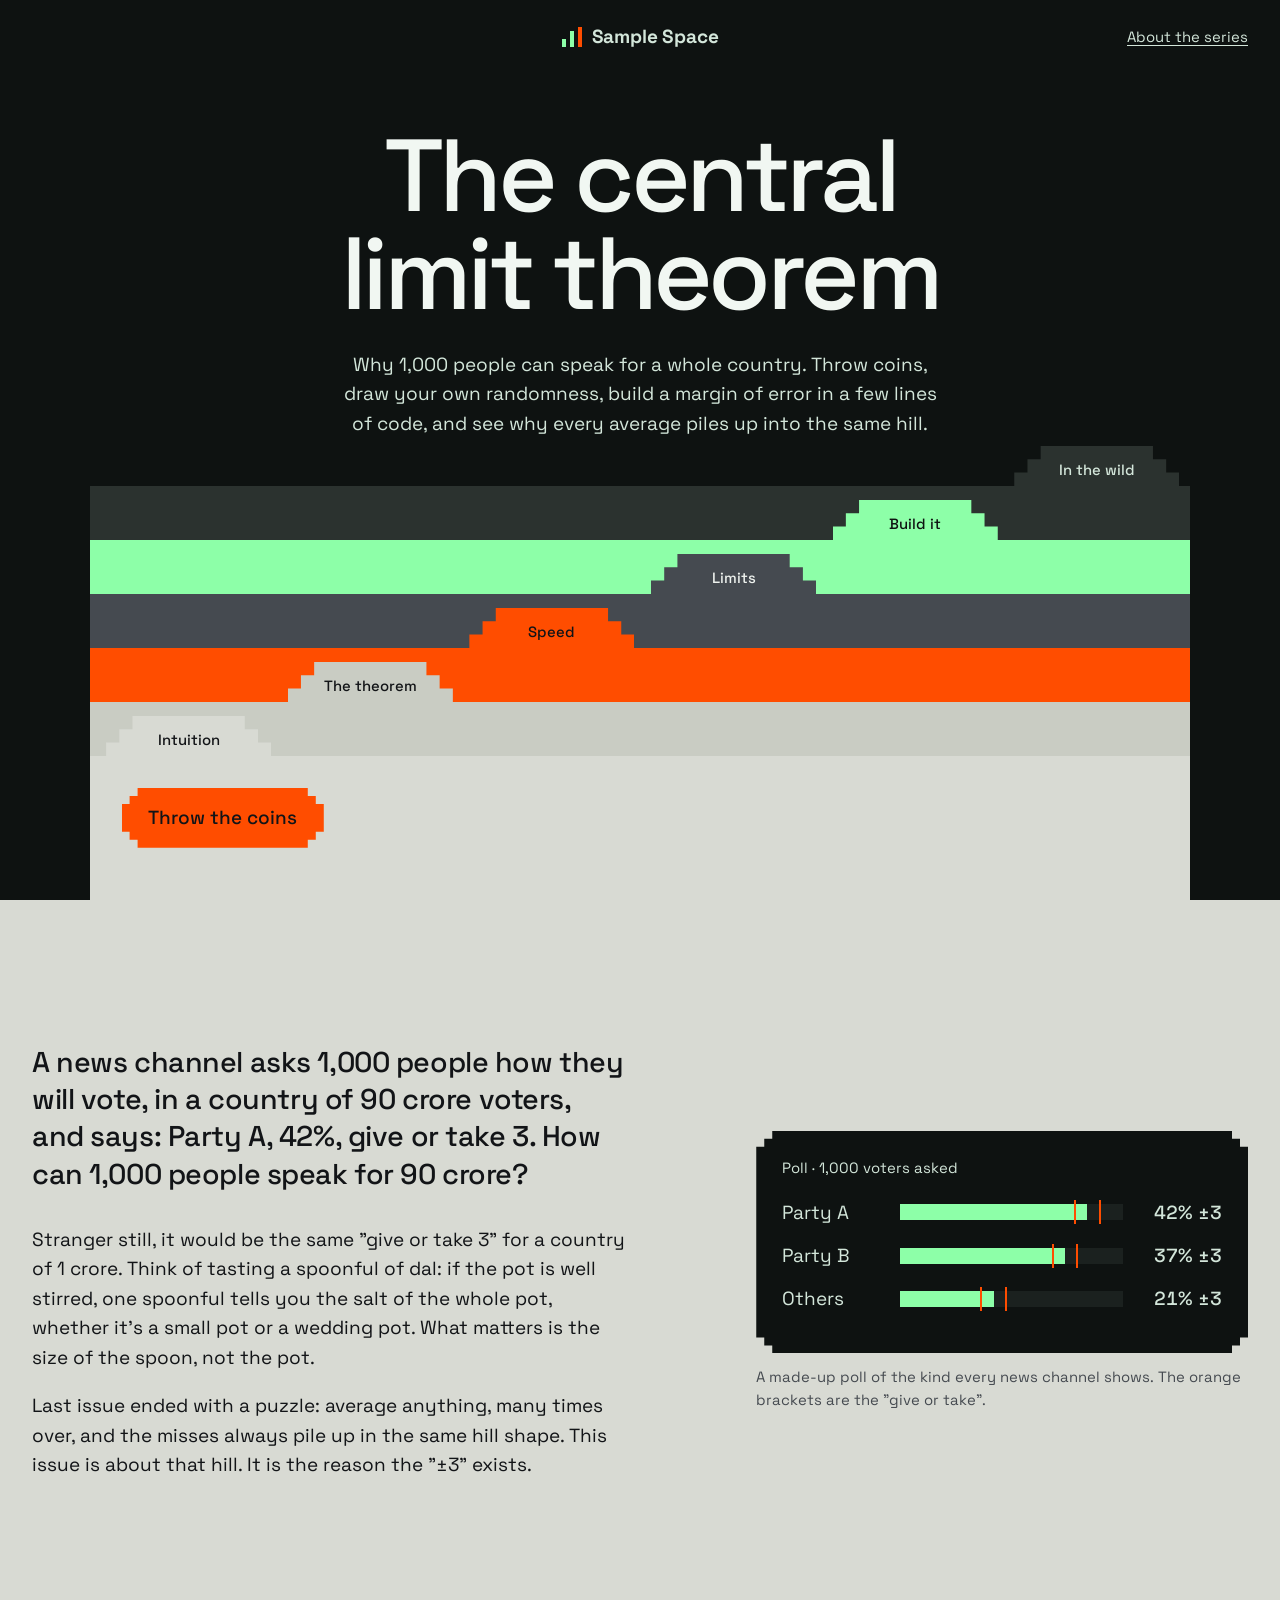
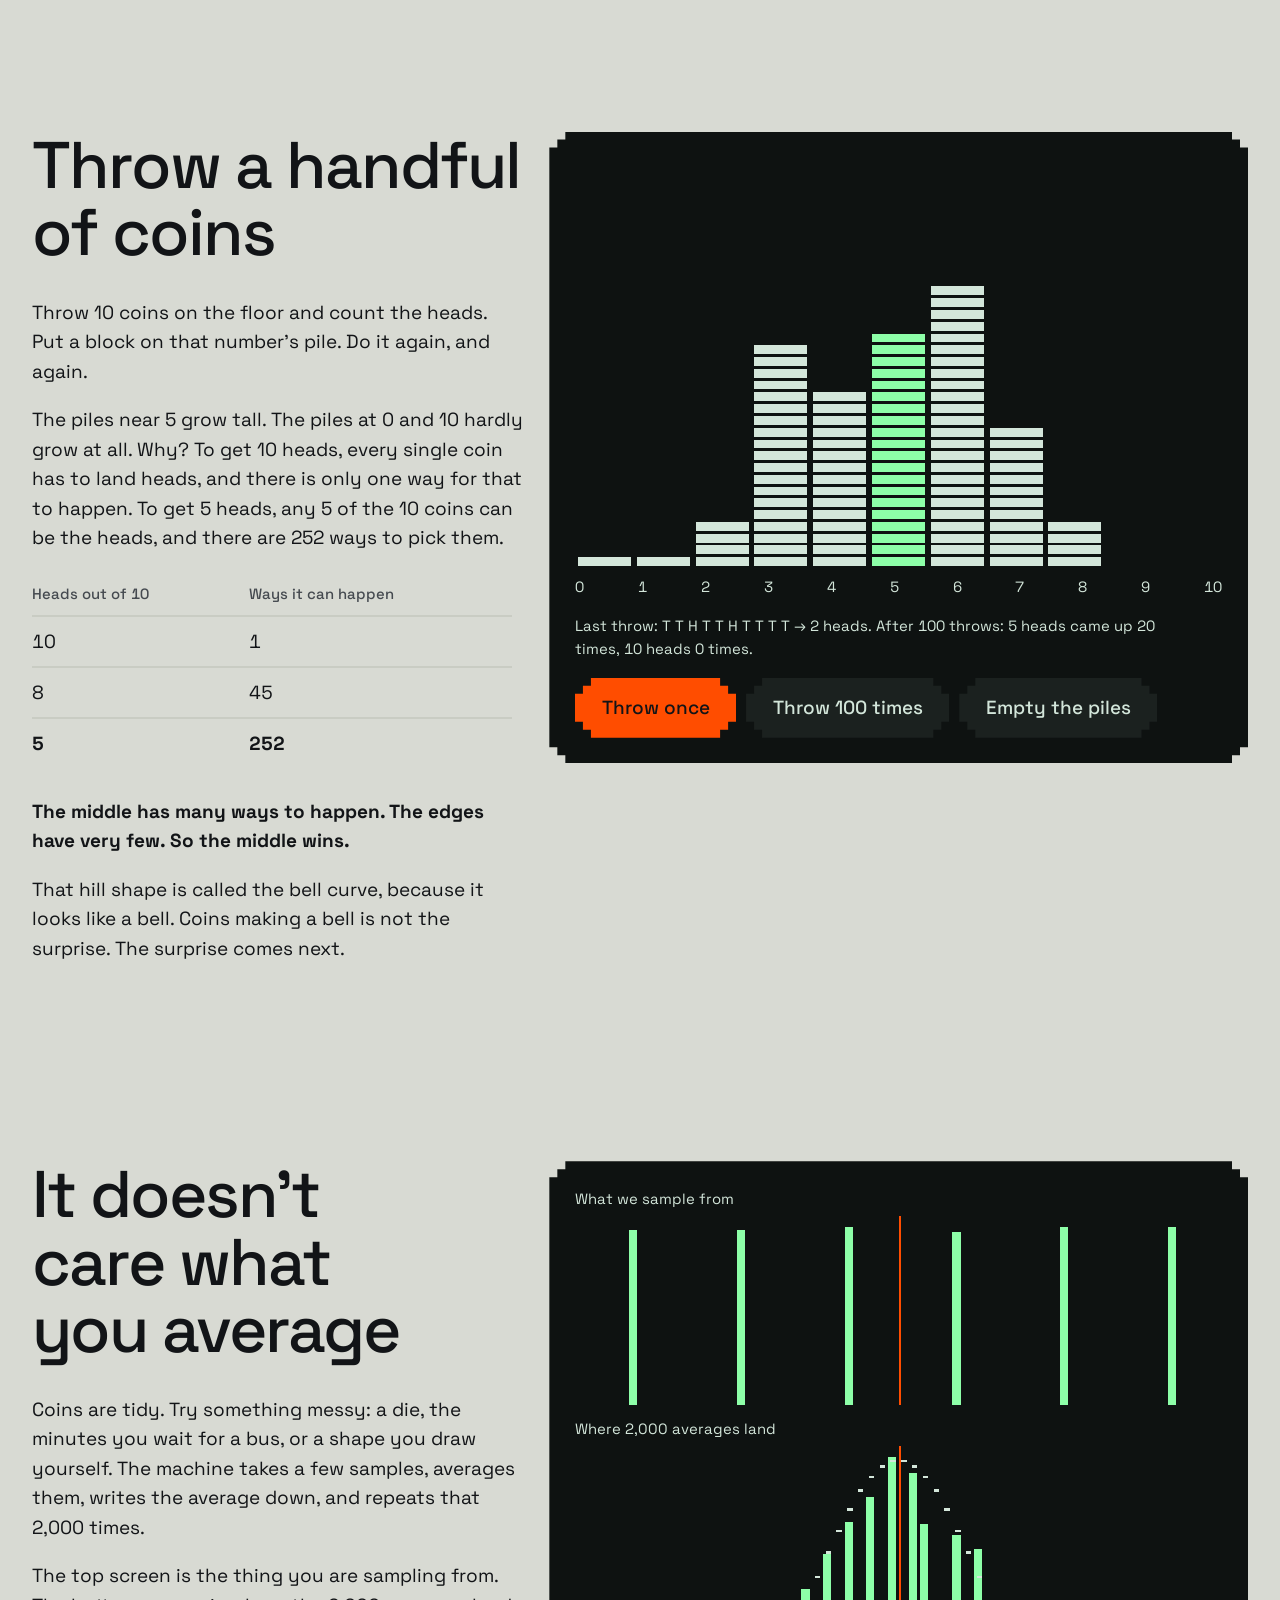
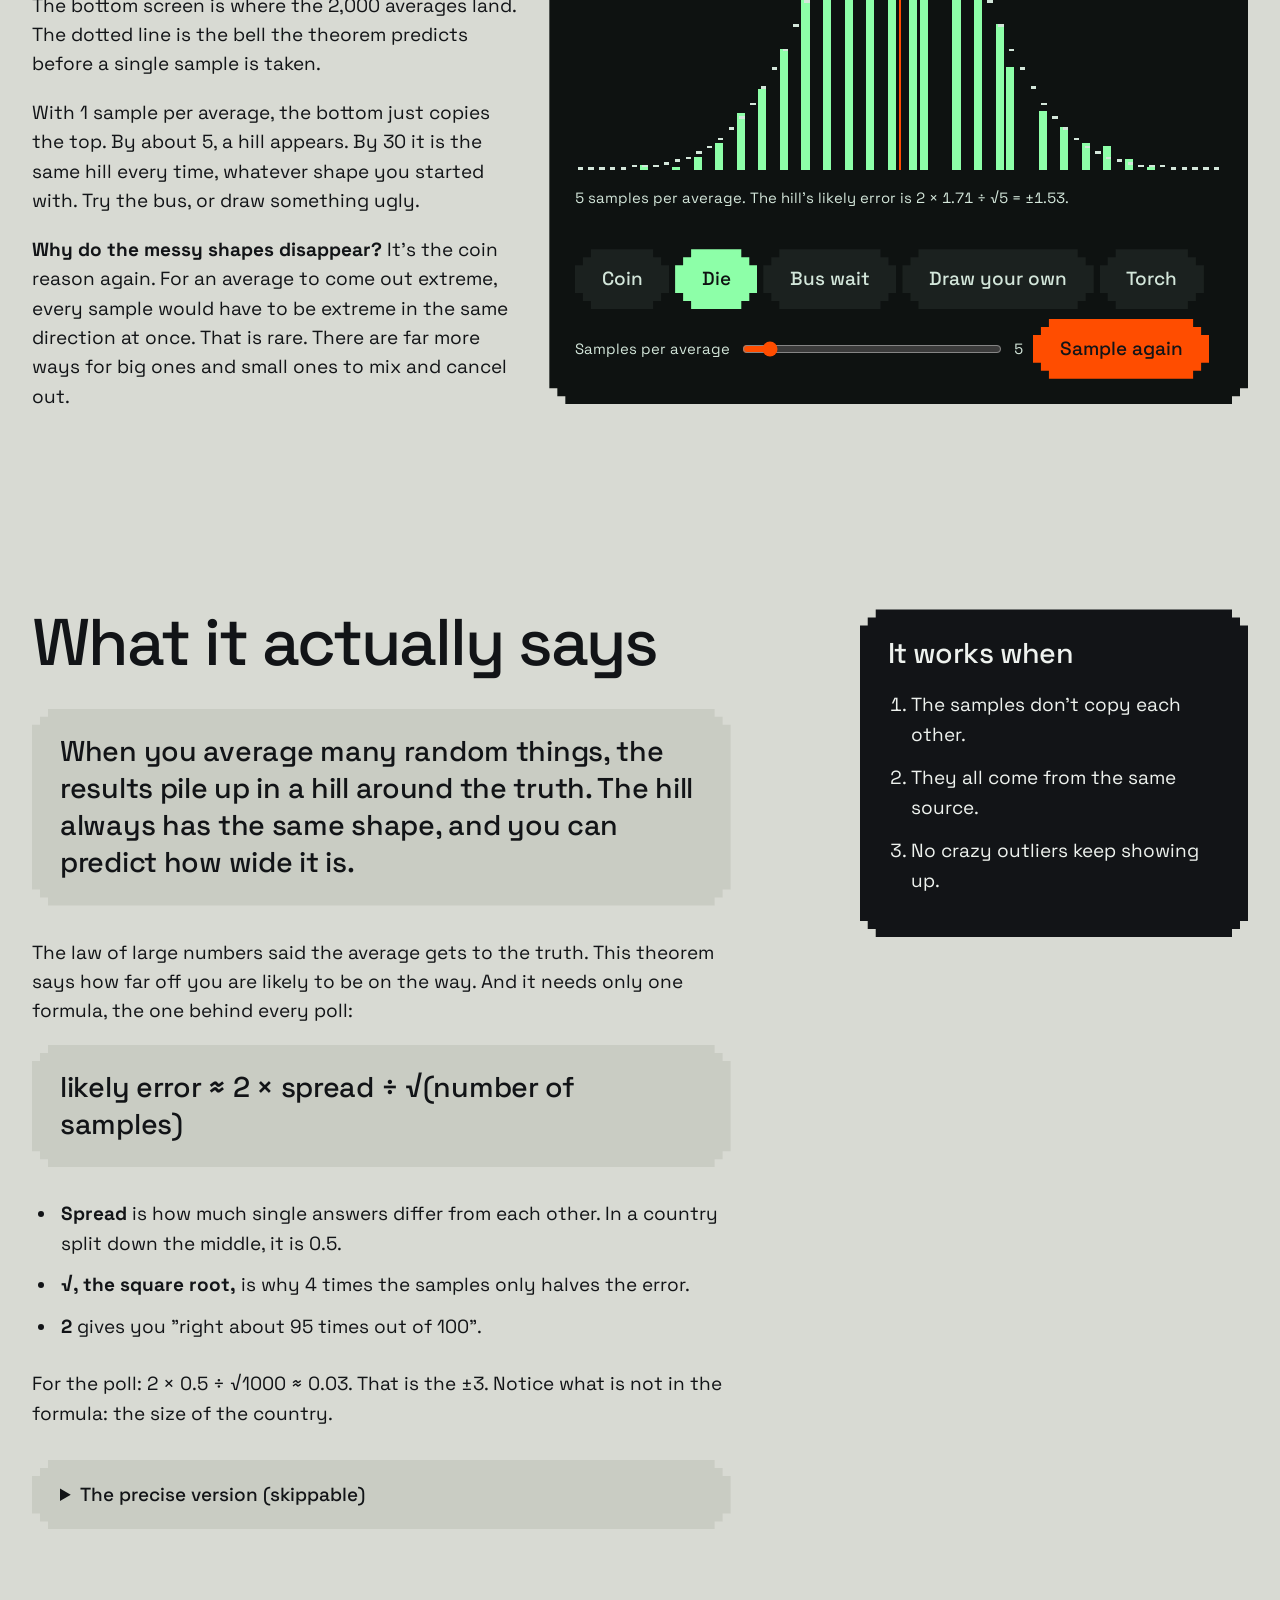
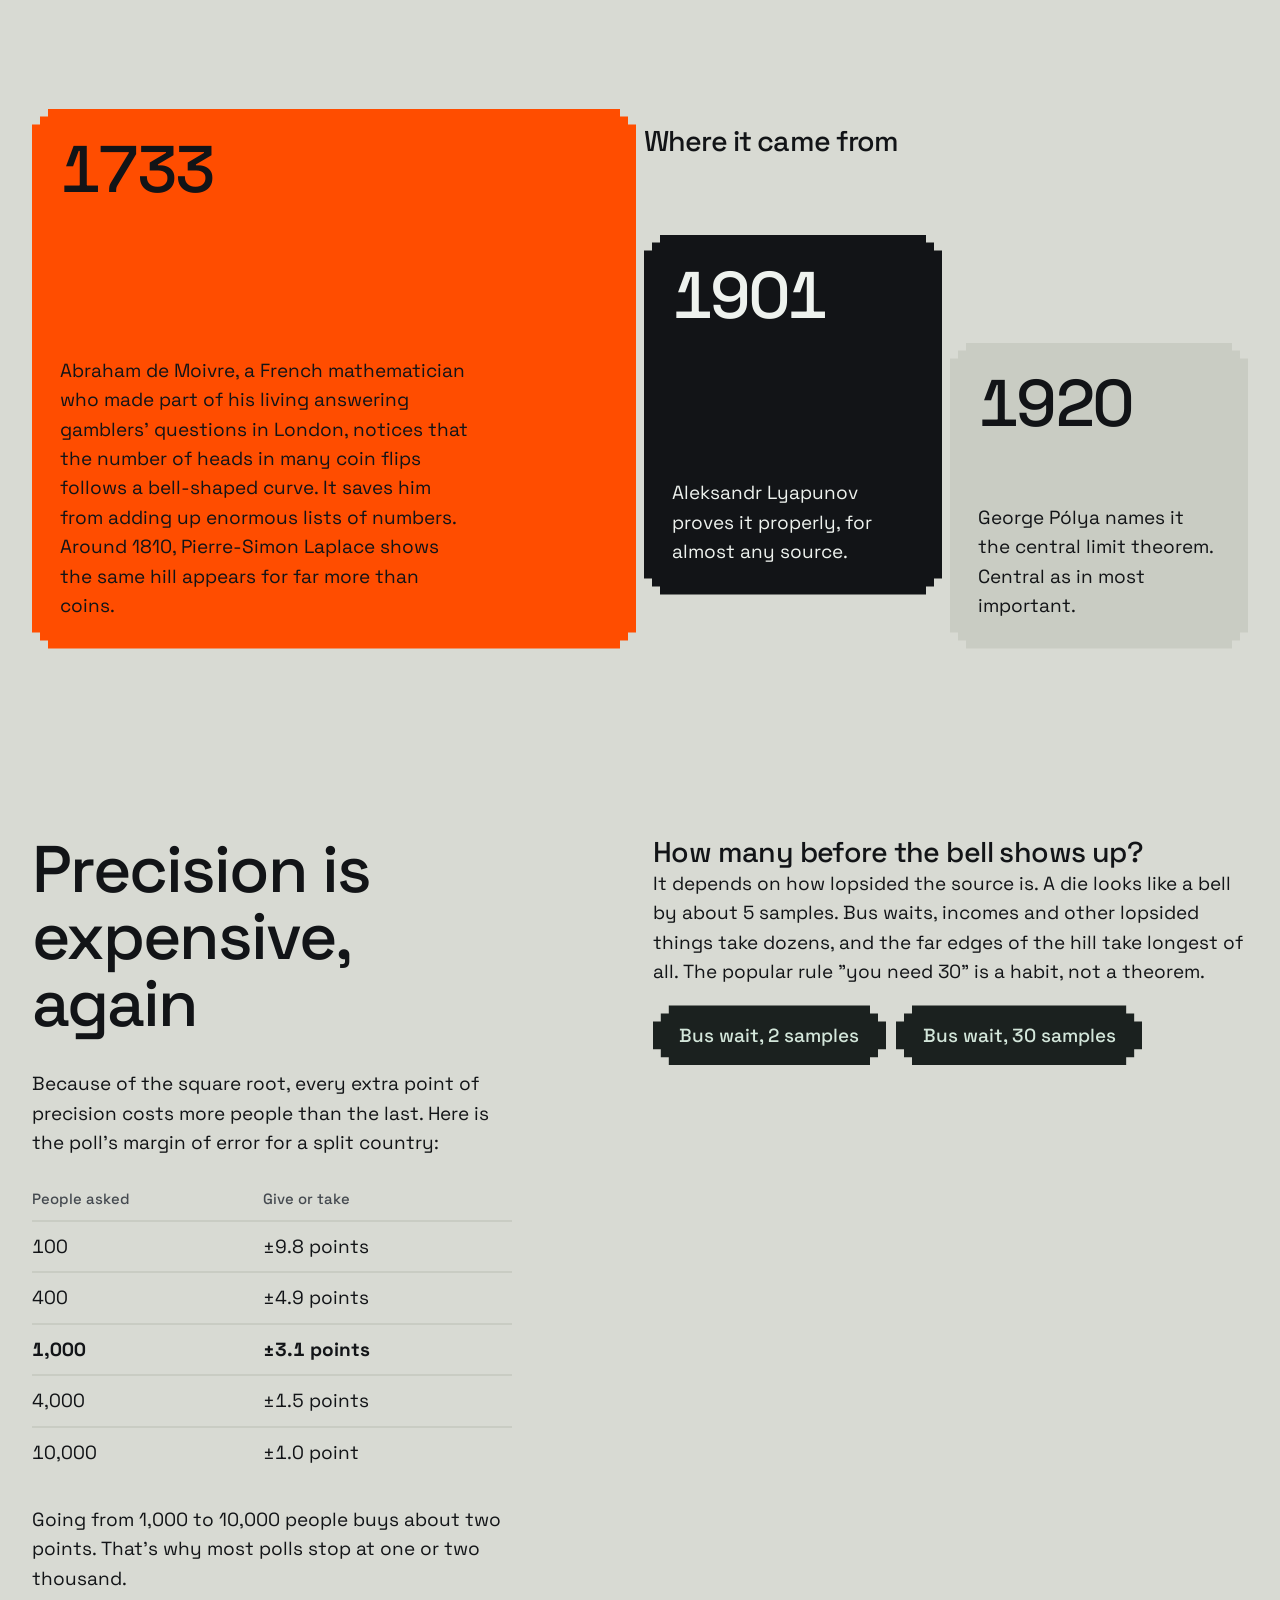
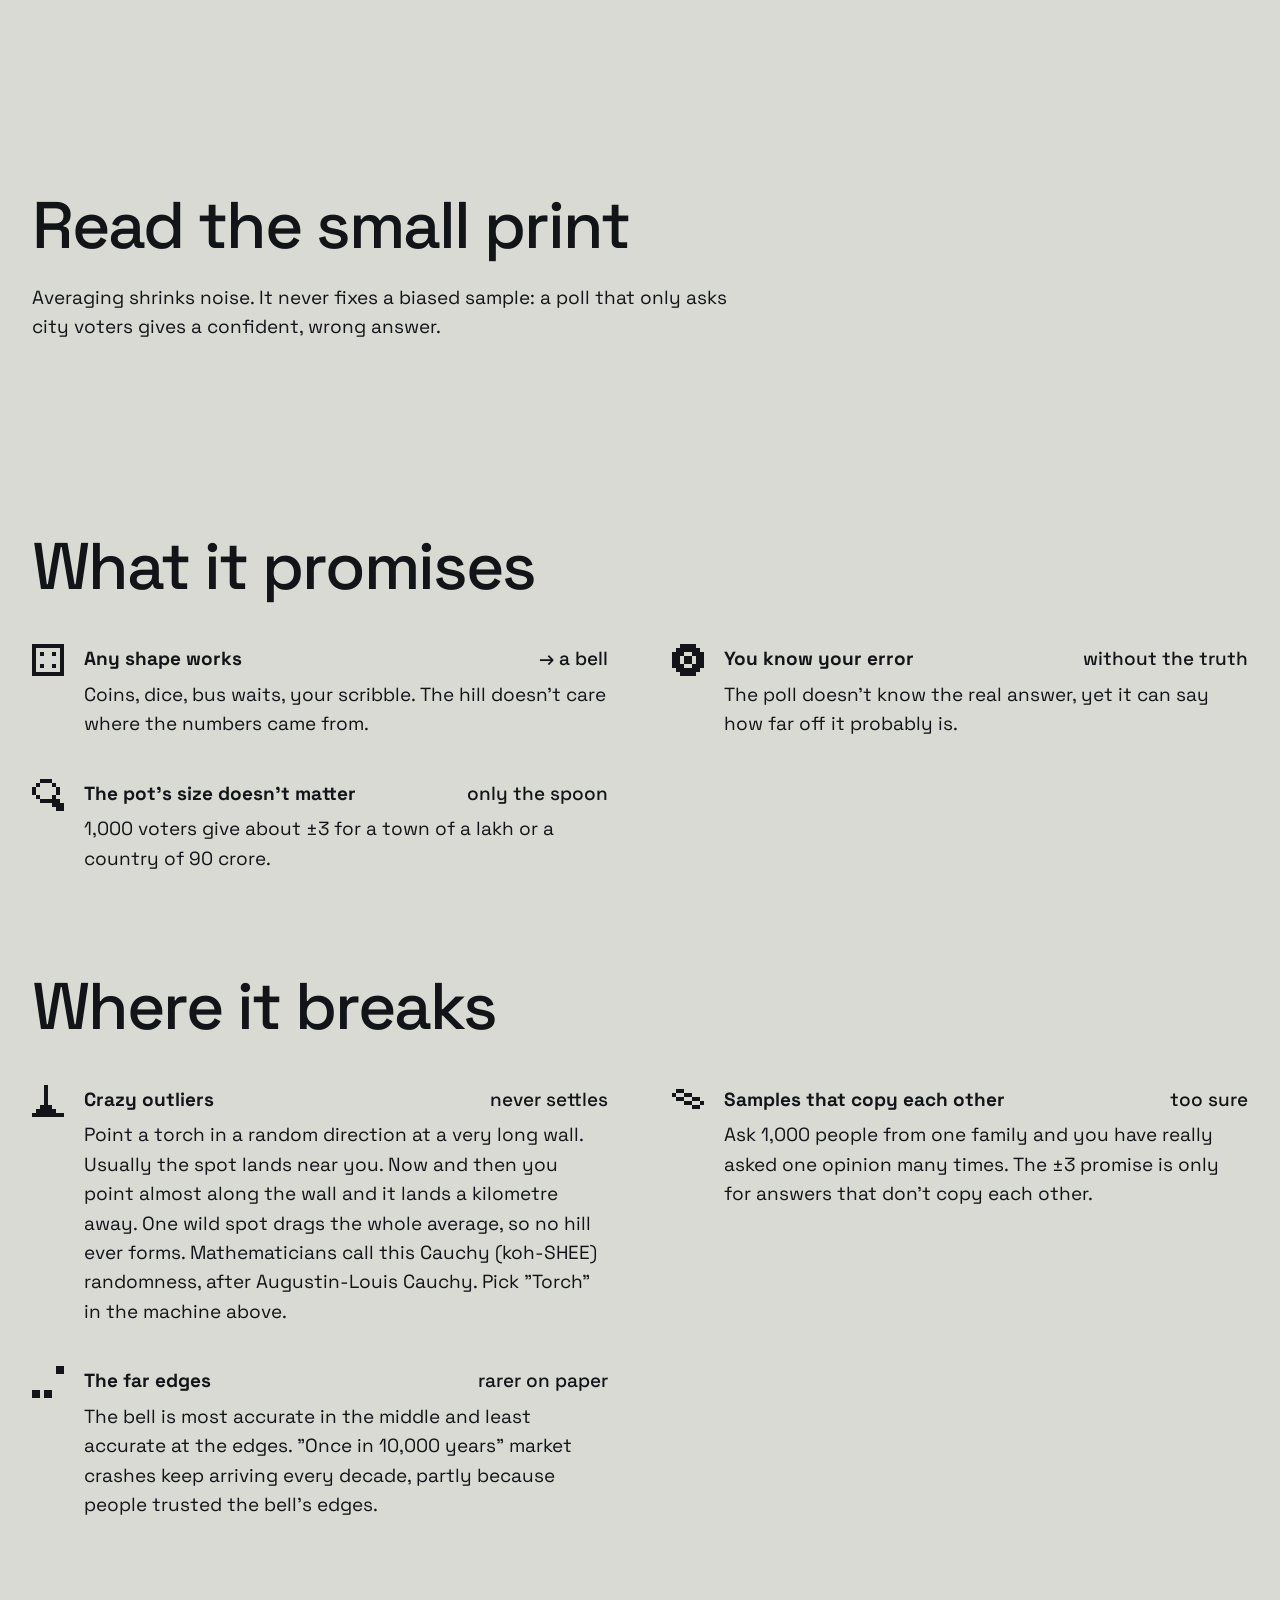
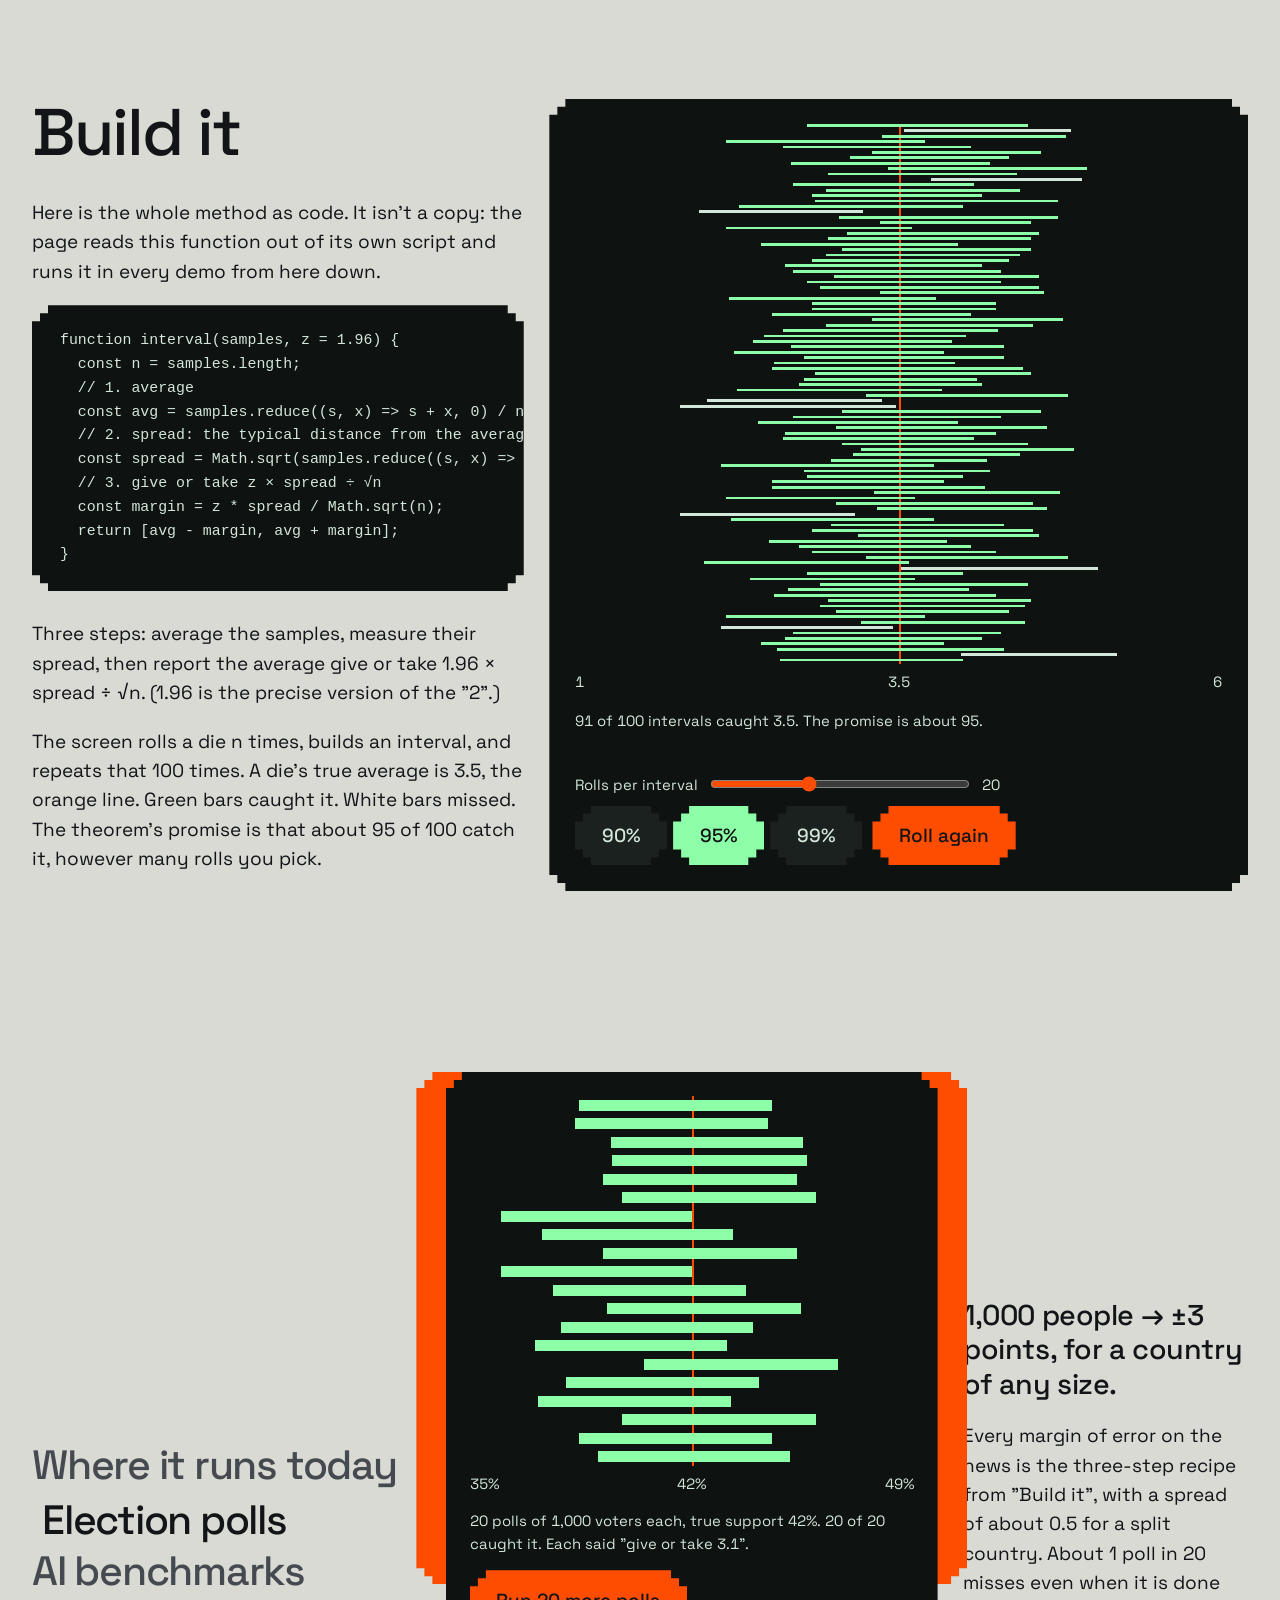
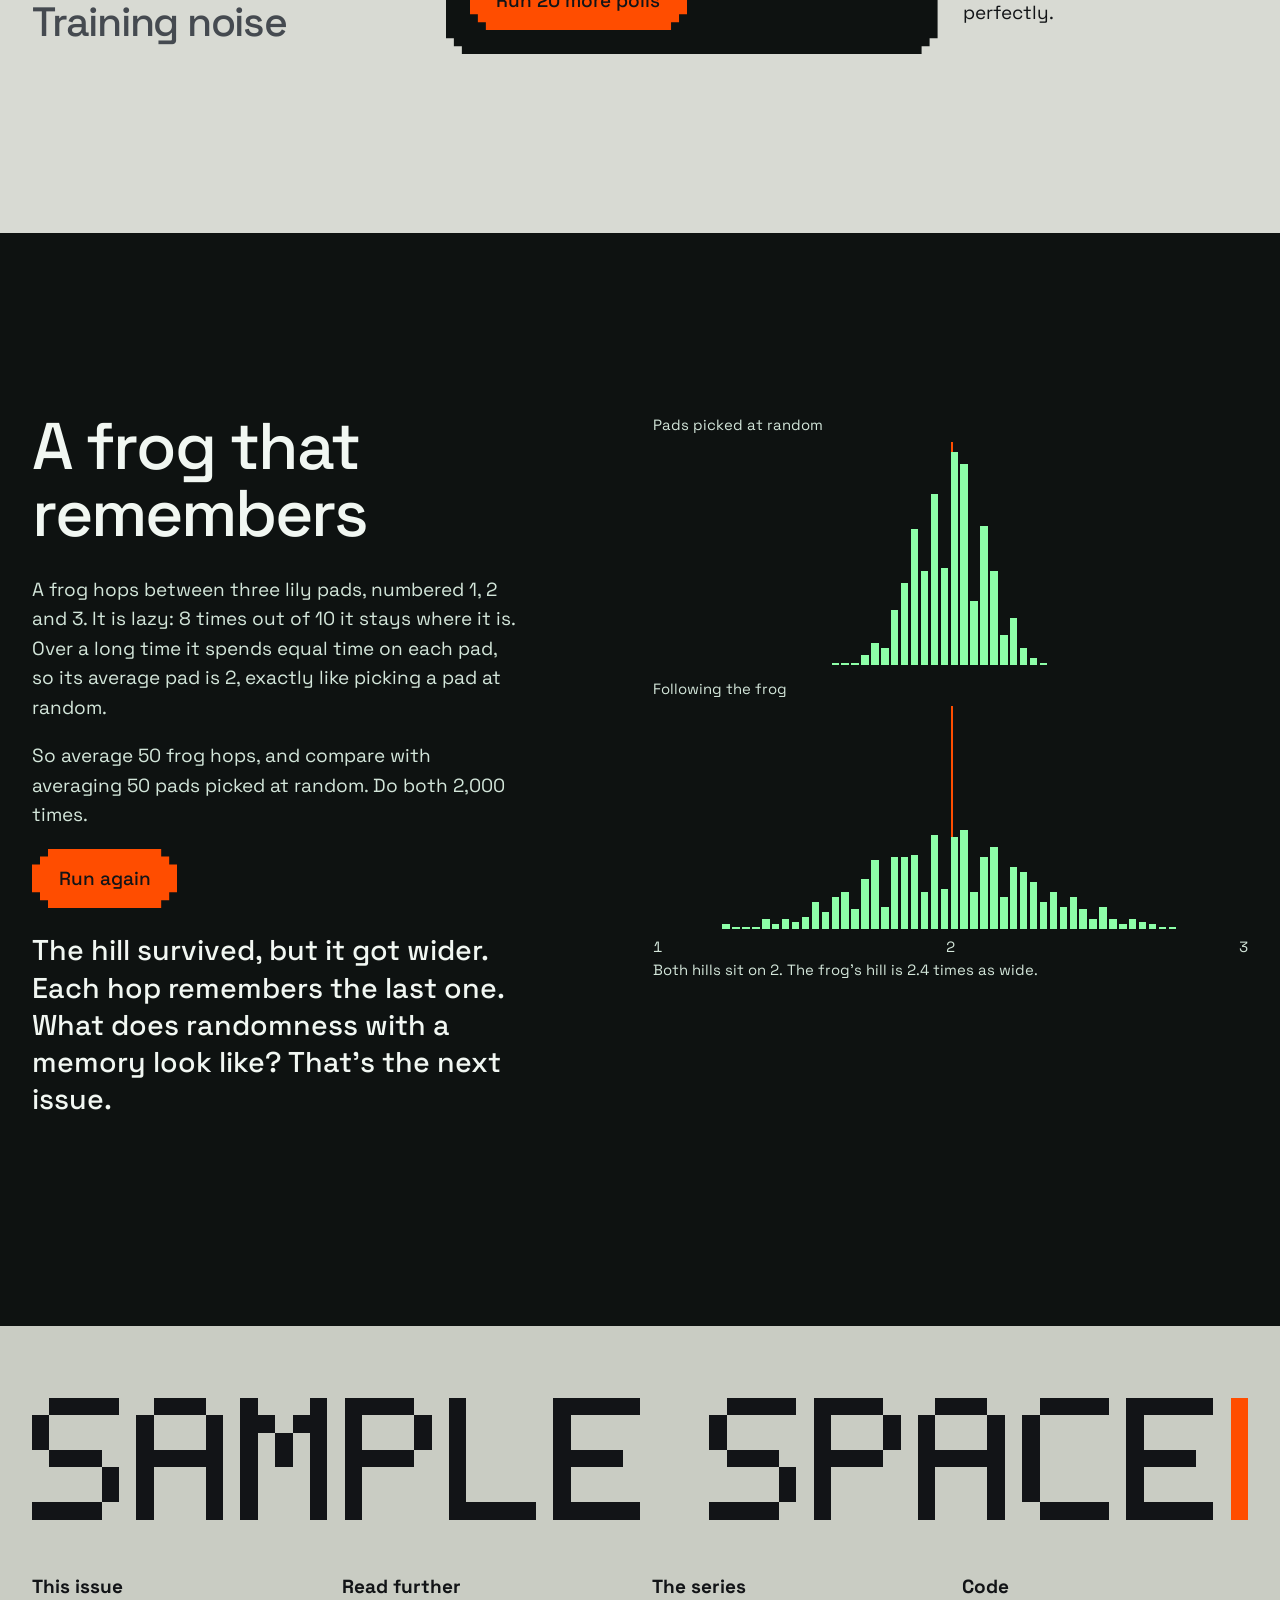
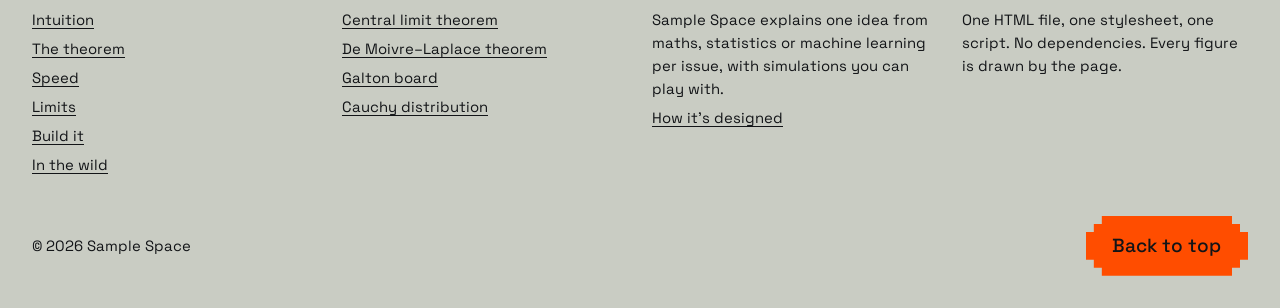
==== central-limit-theorem/index.html @ 245c4c4a "Add issue 2: the central limit theorem Co-Authored-By: Claude Opus 5.5 <noreply@anthropic.com>" ====
<!doctype html>
<html lang="en">
<head>
<meta charset="utf-8">
<meta name="viewport" content="width=device-width, initial-scale=1">
<title>The Central Limit Theorem · Sample Space</title>
<meta name="description" content="An interactive guide to the Central Limit Theorem: why 1,000 voters can speak for a whole country, why averages always pile up into a bell, and how to build a margin of error yourself.">
<link rel="preconnect" href="https://fonts.googleapis.com">
<link rel="preconnect" href="https://fonts.gstatic.com" crossorigin>
<link href="https://fonts.googleapis.com/css2?family=Space+Grotesk:wght@400;500;700&display=swap" rel="stylesheet">
<link rel="stylesheet" href="theme.css">
<script>document.documentElement.classList.add('js')</script>
<style>
  /* ---------- hero: a stack of file folders on the screen ---------- */
  .hero { position: relative; min-height: max(100svh, 780px); background: var(--screen); color: var(--screen-ink); overflow: hidden; }
  .bar { position: relative; display: flex; justify-content: center; align-items: center; padding: 22px var(--m); font-size: var(--step-small); }
  .wordmark { font-weight: 700; letter-spacing: -0.01em; text-decoration: none; display: inline-flex; align-items: center; gap: 10px; font-size: var(--step-body); }
  .bar .right { position: absolute; right: var(--m); }
  .hero-text { text-align: center; padding: clamp(40px, 6vh, 72px) var(--m) 0; }
  .hero h1 { font-size: var(--step-display); line-height: 0.95; letter-spacing: -0.045em; color: #f1f7f2; }
  .hero-sub { font-size: var(--step-body); max-width: 50ch; margin: 28px auto 0; color: var(--screen-ink); }
  .folders { position: absolute; left: 7%; right: 7%; top: max(54%, 450px); bottom: 0; }
  .folder { position: absolute; inset: calc(var(--i) * 54px) 0 0 0; background: var(--c); color: var(--t); }
  .folder .tab { position: absolute; bottom: 100%; left: var(--x); width: clamp(120px, 15%, 200px); height: 40px; background: var(--c); color: var(--t);
    clip-path: var(--px-tab); display: flex; align-items: center; justify-content: center; font-size: var(--step-small); font-weight: 500; text-decoration: none;
    padding-top: 8px; transition: transform 160ms ease; }
  .folder .tab:hover { transform: translateY(-4px); }
  .folder.front { padding: 32px; }

  /* ---------- sections ---------- */
  section { padding-block: var(--gap) 0; }
  .grid { display: grid; grid-template-columns: repeat(12, minmax(0, 1fr)); column-gap: clamp(16px, 2vw, 32px); padding-inline: var(--m); }
  .em { font-weight: 700; }

  /* hook: the poll, as a screen */
  .hook { padding-block: clamp(96px, 16vh, 180px) clamp(40px, 6vh, 80px); align-items: center; row-gap: 32px; }
  .hook .big { grid-column: 1 / span 6; font-size: var(--step-lead); line-height: 1.3; font-weight: 500; letter-spacing: -0.015em; max-width: 34ch; margin: 0; }
  .hook .more { grid-column: 1 / span 6; margin: 0; }
  .hook-pic { grid-column: 8 / -1; grid-row: 1 / span 2; margin: 0; }
  .poll { padding: clamp(18px, 2vw, 28px); }
  .poll-h { font-size: var(--step-small); margin: 0 0 18px; color: var(--screen-ink); }
  .pr { display: grid; grid-template-columns: 5.5em 1fr 4.5em; gap: 14px; align-items: center; margin-bottom: 14px; font-variant-numeric: tabular-nums; }
  .pr .track { position: relative; height: 16px; background: var(--screen-2); }
  /* the bar spans 0–50%, so --v percent is --v × 2 of the track */
  .pr i { position: absolute; left: 0; top: 0; bottom: 0; width: calc(var(--v) * 2%); background: var(--phosphor); }
  .pr u { position: absolute; top: -4px; bottom: -4px; left: calc((var(--v) - 3) * 2%); width: 12%; border-inline: 2px solid var(--accent); }
  .pr b { font-weight: 500; text-align: right; }
  figcaption { font-size: var(--step-small); color: var(--muted); margin-top: 12px; }

  /* text + sticky screen (toy, machine, build) */
  .side-text { grid-column: 1 / span 5; }
  .side-text h2 { margin-bottom: 32px; }
  .side-screen { grid-column: 6 / -1; padding: clamp(16px, 2vw, 28px); align-self: start; position: sticky; top: 24px; }
  .side-screen .readout { margin: 16px 0; min-height: 3.2em; }
  .side-screen canvas + canvas { margin-top: 10px; }
  .axis { display: flex; justify-content: space-between; font-size: var(--step-small); color: var(--screen-ink); font-variant-numeric: tabular-nums; margin-top: 6px; }
  .tag { font-size: var(--step-small); color: var(--screen-ink); margin: 0 0 6px; }
  .tag + canvas, canvas + .tag { margin-top: 0; }
  canvas + .tag { margin-top: 12px; }
  table.dilute { border-collapse: collapse; margin: 8px 0 28px; font-variant-numeric: tabular-nums; width: 100%; max-width: 30rem; }
  .dilute th, .dilute td { text-align: left; padding: 10px 12px 10px 0; border-bottom: 2px solid var(--surface); }
  .dilute th { font-weight: 500; color: var(--muted); font-size: var(--step-small); }
  .dilute tr:last-child td { border-bottom: 0; }
  .dilute .hi td { font-weight: 700; }
  .seg { display: flex; flex-wrap: wrap; gap: 6px; }

  /* the statement */
  .law-text { grid-column: 1 / span 7; }
  .law-text h2 { margin-bottom: 32px; }
  .eq { font-size: var(--step-lead); font-weight: 500; letter-spacing: -0.01em; line-height: 1.3; background: var(--surface); padding: 24px 28px; clip-path: var(--px-cut); max-width: none; margin: 8px 0 32px; }
  .parts { padding-left: 1.3em; margin: 16px 0 28px; max-width: 64ch; }
  .parts li { margin-bottom: 12px; padding-left: 4px; }
  details { background: var(--surface); clip-path: var(--px-cut); padding: 20px 28px; margin-top: 32px; max-width: 64ch; }
  summary { cursor: pointer; font-weight: 500; }
  details[open] summary { margin-bottom: 16px; }
  .law-side { grid-column: 9 / -1; align-self: start; background: var(--ink); color: #eef2ee; clip-path: var(--px-cut); padding: 28px; }
  .law-side h3 { margin-bottom: 20px; }
  .law-side ol { padding-left: 1.2em; margin: 0; }
  .law-side li { margin-bottom: 14px; }

  /* history: stepped tiles */
  .tiles { position: relative; display: grid; grid-template-columns: repeat(12, minmax(0, 1fr)); gap: 8px; padding-inline: var(--m); align-items: start; }
  .tiles h2 { grid-column: 7 / span 6; grid-row: 1; font-size: var(--step-lead); align-self: start; padding-top: 2vh; }
  .tile { position: relative; padding: 28px; display: flex; flex-direction: column; justify-content: space-between; gap: 24px; clip-path: var(--px-cut); overflow: hidden; }
  .tile .fig { font-size: var(--step-head); font-weight: 500; letter-spacing: -0.04em; line-height: 1; }
  .tile p { margin: 0; max-width: 34ch; }
  .t1 { grid-column: 1 / span 6; grid-row: 1 / span 2; min-height: 60vh; background: var(--accent); color: var(--ink); }
  .t2 { grid-column: 7 / span 3; grid-row: 1; min-height: 40vh; margin-top: 14vh; background: var(--ink); color: #eef2ee; }
  .t3 { grid-column: 10 / span 3; grid-row: 1; min-height: 34vh; margin-top: 26vh; background: var(--surface); }

  /* limits: two-column list with sprite bullets */
  .limits .cat { grid-column: 1 / -1; padding-top: 96px; margin-bottom: 40px; }
  .limits .cat:first-of-type { padding-top: 0; }
  .limits .cat h3 { font-size: var(--step-head); letter-spacing: -0.03em; }
  .items { grid-column: 1 / -1; display: grid; grid-template-columns: 1fr 1fr; column-gap: 64px; row-gap: 40px; list-style: none; padding: 0; margin: 0; }
  .items li { display: flex; gap: 20px; }
  .items .row { display: flex; justify-content: space-between; gap: 16px; font-weight: 700; }
  .items .row span { font-weight: 500; font-variant-numeric: tabular-nums; text-align: right; }
  .items p { margin: 6px 0 0; max-width: 46ch; }
  .limits-intro { grid-column: 1 / span 8; margin-bottom: 72px; }
  .limits-intro h2 { margin-bottom: 24px; }

  /* build it: the code the page runs */
  .code { background: var(--screen); color: var(--screen-ink); clip-path: var(--px-cut); padding: 24px 28px; margin: 8px 0 28px; overflow-x: auto; font-size: var(--step-small); line-height: 1.6; }
  .code code { font-family: inherit; white-space: pre; }

  /* in the wild: one screen on a big pixel block, swapped from a list */
  .wild { position: relative; }
  .wild-list { grid-column: 1 / span 4; align-self: end; display: flex; flex-direction: column; gap: 4px; padding-bottom: 8px; }
  .wild-list h2, .wild-list button { font-size: clamp(1.75rem, 1.2rem + 1.7vw, 2.75rem); line-height: 1.15; letter-spacing: -0.03em; }
  .wild-list h2 { color: var(--muted); margin-bottom: 4px; }
  .wild-list button { font-family: inherit; font-weight: 500; background: none; border: 0; padding: 0; text-align: left; cursor: pointer; color: var(--muted); transition: color 240ms ease, transform 240ms ease; }
  .wild-list button[aria-pressed="true"] { color: var(--ink); transform: translateX(10px); }
  .wild-list button:hover { color: var(--ink); }
  .stage { grid-column: 5 / span 5; position: relative; padding-top: 48px; }
  .block { position: absolute; inset: 0 -6% 12% -6%; background: var(--blk, var(--accent)); clip-path: var(--px-cut); --p: 16px; transition: background-color 240ms ease; }
  .wild .screen { position: relative; padding: clamp(16px, 2vw, 24px); margin-top: -48px; }
  .panel { display: none; }
  .panel.on { display: block; animation: fade 240ms ease; }
  @keyframes fade { from { opacity: 0; } to { opacity: 1; } }
  .panel .readout { margin: 14px 0; min-height: 3.2em; }
  .wild-fact { grid-column: 10 / -1; align-self: end; padding-bottom: 8px; }
  .wild-fact .big { font-size: var(--step-lead); font-weight: 500; letter-spacing: -0.015em; line-height: 1.2; margin-bottom: 20px; }
  .wild-head { display: none; grid-column: 1 / -1; margin-bottom: 24px; }

  /* premonition */
  .next { background: var(--screen); color: var(--screen-ink); margin-top: var(--gap); padding-block: var(--gap); }
  .next h2 { color: #f1f7f2; grid-column: 1 / span 5; margin-bottom: 28px; }
  .next .lead { grid-column: 1 / span 5; }
  .next .lead p { color: var(--screen-ink); }
  .next .hist { grid-column: 7 / -1; grid-row: 1 / span 3; }
  .next .hist canvas { width: 100%; max-width: 620px; height: auto; image-rendering: pixelated; }
  .next .last { grid-column: 1 / span 5; font-size: var(--step-lead); line-height: 1.3; font-weight: 500; color: #f1f7f2; margin-top: 24px; }

  /* footer: the series mark built from pixels */
  footer { background: var(--surface); padding: 72px var(--m) 32px; }
  .mark { width: 100%; height: auto; shape-rendering: crispEdges; }
  .foot { display: grid; grid-template-columns: repeat(12, minmax(0, 1fr)); column-gap: 24px; margin-top: 56px; font-size: var(--step-small); }
  .foot div { grid-column: span 3; }
  .foot h3 { font-size: var(--step-body); font-weight: 700; margin-bottom: 10px; letter-spacing: 0; }
  .foot ul { list-style: none; padding: 0; margin: 0; display: grid; gap: 6px; }
  .last-row { display: flex; justify-content: space-between; align-items: center; margin-top: 40px; font-size: var(--step-small); }

  @media (max-width: 900px) {
    .hook .big, .hook .more, .hook-pic, .side-text, .side-screen, .law-text, .law-side { grid-column: 1 / -1; grid-row: auto; }
    .side-screen { position: static; margin-top: 32px; }
    .law-side { margin-top: 32px; }
    .tiles { grid-template-columns: 1fr 1fr; gap: 6px; }
    .tiles h2 { grid-column: 1 / -1; grid-row: 1; padding: 0 0 20px; }
    .t1 { grid-column: 1 / -1; grid-row: 2; min-height: 0; }
    .t2, .t3 { grid-column: span 1; grid-row: 3; min-height: 0; margin-top: 0; padding: 18px; }
    .items { grid-template-columns: 1fr; }
    .limits-intro { grid-column: 1 / -1; }
    .wild-list, .stage, .wild-fact { grid-column: 1 / -1; }
    .stage { order: -1; margin-bottom: 32px; padding-top: 32px; }
    .block { inset: 0 0 12% 0; }
    .wild-head { display: block; order: -2; }
    .wild-list { flex-direction: row; flex-wrap: wrap; gap: 6px 22px; }
    .wild-list h2 { display: none; }
    .wild-list button { white-space: nowrap; font-size: 1.5rem; }
    .wild-list button[aria-pressed="true"] { transform: none; }
    .wild-fact { margin-top: 24px; }
    .next h2, .next .lead, .next .hist, .next .last { grid-column: 1 / -1; grid-row: auto; }
    .next .hist { margin: 24px 0; }
    .foot div { grid-column: span 6; margin-bottom: 24px; }
  }
  @media (max-width: 560px) {
    .hero h1 { font-size: 12vw; }
    .bar .right { display: none; }
    .folders { left: 0; right: 0; top: max(50%, 420px); }
    .folder { inset: calc(var(--i) * 46px) 0 0 0; }
    .folder .tab { height: 32px; width: 31%; }
    .folder:nth-child(3n+1) .tab { left: 67%; } .folder:nth-child(3n+2) .tab { left: 34.5%; } .folder:nth-child(3n) .tab { left: 2%; }
    .folder.front { padding: 24px var(--m); }
    .folder.front .btn { width: 100%; justify-content: center; }
    .hook .big { font-size: 1.5rem; }
    .pr { grid-template-columns: 4.5em 1fr 4em; gap: 10px; }
  }
</style>
</head>
<body>

<header class="hero">
  <nav class="bar" aria-label="Site">
    <a class="wordmark" href="#top" id="top"><svg class="sprite" width="20" height="20" viewBox="0 0 5 5" aria-hidden="true"><rect x="0" y="3" width="1" height="2" fill="#8dffa8"/><rect x="2" y="1" width="1" height="4" fill="#8dffa8"/><rect x="4" y="0" width="1" height="5" fill="#ff4d00"/></svg>Sample Space</a>
    <a class="right" href="#series">About the series</a>
  </nav>
  <div class="hero-text">
    <h1>The central<br>limit theorem</h1>
    <p class="hero-sub">Why 1,000 people can speak for a whole country. Throw coins, draw your own randomness, build a margin of error in a few lines of code, and see why every average piles up into the same hill.</p>
  </div>
  <div class="folders">
    <div class="folder" style="--i:0; --c:#2b322f; --t:var(--screen-ink); --x:84%"><a class="tab" href="#wild">In the wild</a></div>
    <div class="folder" style="--i:1; --c:var(--phosphor); --t:var(--screen); --x:67.5%"><a class="tab" href="#build">Build it</a></div>
    <div class="folder" style="--i:2; --c:var(--muted); --t:#eef2ee; --x:51%"><a class="tab" href="#limits">Limits</a></div>
    <div class="folder" style="--i:3; --c:var(--accent); --t:var(--ink); --x:34.5%"><a class="tab" href="#speed">Speed</a></div>
    <div class="folder" style="--i:4; --c:var(--surface); --t:var(--ink); --x:18%"><a class="tab" href="#law">The theorem</a></div>
    <div class="folder front" style="--i:5; --c:var(--bg); --t:var(--ink); --x:1.5%"><a class="tab" href="#toy">Intuition</a>
      <a class="btn" href="#toy">Throw the coins</a>
    </div>
  </div>
</header>

<main>
  <section class="hook grid" aria-label="The puzzle">
    <p class="big rise">A news channel asks 1,000 people how they will vote, in a country of 90 crore voters, and says: Party A, 42%, give or take 3. How can 1,000 people speak for 90 crore?</p>
    <div class="more rise">
      <p>Stranger still, it would be the same "give or take 3" for a country of 1 crore. Think of tasting a spoonful of dal: if the pot is well stirred, one spoonful tells you the salt of the whole pot, whether it's a small pot or a wedding pot. What matters is the size of the spoon, not the pot.</p>
      <p>Last issue ended with a puzzle: average anything, many times over, and the misses always pile up in the same hill shape. This issue is about that hill. It is the reason the "±3" exists.</p>
    </div>
    <figure class="hook-pic rise">
      <div class="screen poll" role="img" aria-label="A made-up poll: Party A 42%, Party B 37%, others 21%, each give or take 3 points">
        <p class="poll-h">Poll · 1,000 voters asked</p>
        <div class="pr"><span>Party A</span><div class="track"><i style="--v:42"></i><u style="--v:42"></u></div><b>42% ±3</b></div>
        <div class="pr"><span>Party B</span><div class="track"><i style="--v:37"></i><u style="--v:37"></u></div><b>37% ±3</b></div>
        <div class="pr"><span>Others</span><div class="track"><i style="--v:21"></i><u style="--v:21"></u></div><b>21% ±3</b></div>
      </div>
      <figcaption>A made-up poll of the kind every news channel shows. The orange brackets are the "give or take".</figcaption>
    </figure>
  </section>

  <section id="toy" class="grid">
    <div class="side-text">
      <h2 class="rise">Throw a handful of coins</h2>
      <p class="rise">Throw 10 coins on the floor and count the heads. Put a block on that number's pile. Do it again, and again.</p>
      <p class="rise">The piles near 5 grow tall. The piles at 0 and 10 hardly grow at all. Why? To get 10 heads, every single coin has to land heads, and there is only one way for that to happen. To get 5 heads, any 5 of the 10 coins can be the heads, and there are 252 ways to pick them.</p>
      <table class="dilute rise">
        <thead><tr><th scope="col">Heads out of 10</th><th scope="col">Ways it can happen</th></tr></thead>
        <tbody>
          <tr><td>10</td><td>1</td></tr>
          <tr><td>8</td><td>45</td></tr>
          <tr class="hi"><td>5</td><td>252</td></tr>
        </tbody>
      </table>
      <p class="rise"><span class="em">The middle has many ways to happen. The edges have very few. So the middle wins.</span></p>
      <p class="rise">That hill shape is called the bell curve, because it looks like a bell. Coins making a bell is not the surprise. The surprise comes next.</p>
    </div>
    <div class="side-screen screen rise" aria-label="Coin pile simulation">
      <canvas id="pile" width="220" height="140" role="img" aria-label="Piles of blocks for 0 to 10 heads out of 10 coins"></canvas>
      <div class="axis" aria-hidden="true"><span>0</span><span>1</span><span>2</span><span>3</span><span>4</span><span>5</span><span>6</span><span>7</span><span>8</span><span>9</span><span>10</span></div>
      <p class="readout" id="pile-out" aria-live="polite"></p>
      <div class="controls">
        <button class="btn" id="pile-1">Throw once</button>
        <button class="btn quiet" id="pile-100">Throw 100 times</button>
        <button class="btn quiet" id="pile-reset">Empty the piles</button>
      </div>
    </div>
  </section>

  <section id="machine" class="grid">
    <div class="side-text">
      <h2 class="rise">It doesn't care what you average</h2>
      <p class="rise">Coins are tidy. Try something messy: a die, the minutes you wait for a bus, or a shape you draw yourself. The machine takes a few samples, averages them, writes the average down, and repeats that 2,000 times.</p>
      <p class="rise">The top screen is the thing you are sampling from. The bottom screen is where the 2,000 averages land. The dotted line is the bell the theorem predicts before a single sample is taken.</p>
      <p class="rise">With 1 sample per average, the bottom just copies the top. By about 5, a hill appears. By 30 it is the same hill every time, whatever shape you started with. Try the bus, or draw something ugly.</p>
      <p class="rise"><span class="em">Why do the messy shapes disappear?</span> It's the coin reason again. For an average to come out extreme, every sample would have to be extreme in the same direction at once. That is rare. There are far more ways for big ones and small ones to mix and cancel out.</p>
    </div>
    <div class="side-screen screen rise" aria-label="Sum machine">
      <p class="tag" id="src-tag">What we sample from</p>
      <canvas id="src" width="240" height="70" role="img" aria-label="The shape of the source being sampled"></canvas>
      <p class="tag">Where 2,000 averages land</p>
      <canvas id="avg" width="240" height="120" role="img" aria-label="Histogram of 2,000 averages with the predicted bell curve"></canvas>
      <p class="readout" id="avg-out" aria-live="polite"></p>
      <div class="controls">
        <div class="seg" role="group" aria-label="Source">
          <button class="btn quiet" data-src="coin" aria-pressed="false">Coin</button>
          <button class="btn quiet" data-src="die" aria-pressed="true">Die</button>
          <button class="btn quiet" data-src="wait" aria-pressed="false">Bus wait</button>
          <button class="btn quiet" data-src="drawn" aria-pressed="false">Draw your own</button>
          <button class="btn quiet" data-src="torch" aria-pressed="false">Torch</button>
        </div>
        <label>Samples per average <input type="range" id="avg-n" min="1" max="50" step="1" value="5"> <output id="avg-nv" class="num">5</output></label>
        <button class="btn" id="avg-go">Sample again</button>
      </div>
    </div>
  </section>

  <section id="law" class="grid">
    <div class="law-text">
      <h2 class="rise">What it actually says</h2>
      <p class="eq rise">When you average many random things, the results pile up in a hill around the truth. The hill always has the same shape, and you can predict how wide it is.</p>
      <p class="rise">The law of large numbers said the average gets to the truth. This theorem says how far off you are likely to be on the way. And it needs only one formula, the one behind every poll:</p>
      <p class="eq rise">likely error ≈ 2 × spread ÷ √(number of samples)</p>
      <ul class="parts rise">
        <li><span class="em">Spread</span> is how much single answers differ from each other. In a country split down the middle, it is 0.5.</li>
        <li><span class="em">√, the square root,</span> is why 4 times the samples only halves the error.</li>
        <li><span class="em">2</span> gives you "right about 95 times out of 100".</li>
      </ul>
      <p class="rise">For the poll: 2 × 0.5 ÷ √1000 ≈ 0.03. That is the ±3. Notice what is not in the formula: the size of the country.</p>
      <details class="rise">
        <summary>The precise version (skippable)</summary>
        <p>Take independent samples X₁ … Xₙ from one source with average μ and spread σ, and let X̄ₙ be their average. Then, as n grows,</p>
        <p class="num">(X̄ₙ − μ) ÷ (σ / √n) &nbsp;→&nbsp; the standard bell curve N(0, 1)</p>
        <p>"→" here means the shape of the pile of averages gets closer and closer to the bell. It says nothing about any one run. The "2" in the plain formula is really 1.96: 95% of the bell sits within 1.96 spreads of its middle.</p>
      </details>
    </div>
    <aside class="law-side rise" aria-label="The three conditions">
      <h3>It works when</h3>
      <ol>
        <li>The samples don't copy each other.</li>
        <li>They all come from the same source.</li>
        <li>No crazy outliers keep showing up.</li>
      </ol>
    </aside>
  </section>

  <section id="history" class="tiles" aria-labelledby="history-h">
    <h2 id="history-h" class="rise">Where it came from</h2>
    <div class="tile t1 rise">
      <span class="fig num">1733</span>
      <p>Abraham de Moivre, a French mathematician who made part of his living answering gamblers' questions in London, notices that the number of heads in many coin flips follows a bell-shaped curve. It saves him from adding up enormous lists of numbers. Around 1810, Pierre-Simon Laplace shows the same hill appears for far more than coins.</p>
    </div>
    <div class="tile t2 rise">
      <span class="fig num">1901</span>
      <p>Aleksandr Lyapunov proves it properly, for almost any source.</p>
    </div>
    <div class="tile t3 rise">
      <span class="fig num">1920</span>
      <p>George Pólya names it the central limit theorem. Central as in most important.</p>
    </div>
  </section>

  <section id="speed" class="grid">
    <div class="side-text">
      <h2 class="rise">Precision is expensive, again</h2>
      <p class="rise">Because of the square root, every extra point of precision costs more people than the last. Here is the poll's margin of error for a split country:</p>
      <table class="dilute rise">
        <thead><tr><th scope="col">People asked</th><th scope="col">Give or take</th></tr></thead>
        <tbody>
          <tr><td>100</td><td>±9.8 points</td></tr>
          <tr><td>400</td><td>±4.9 points</td></tr>
          <tr class="hi"><td>1,000</td><td>±3.1 points</td></tr>
          <tr><td>4,000</td><td>±1.5 points</td></tr>
          <tr><td>10,000</td><td>±1.0 point</td></tr>
        </tbody>
      </table>
      <p class="rise">Going from 1,000 to 10,000 people buys about two points. That's why most polls stop at one or two thousand.</p>
    </div>
    <div class="side-text" style="grid-column: 7 / -1">
      <h3 class="rise">How many before the bell shows up?</h3>
      <p class="rise">It depends on how lopsided the source is. A die looks like a bell by about 5 samples. Bus waits, incomes and other lopsided things take dozens, and the far edges of the hill take longest of all. The popular rule "you need 30" is a habit, not a theorem.</p>
      <div class="controls rise">
        <button class="btn quiet" data-try="wait,2">Bus wait, 2 samples</button>
        <button class="btn quiet" data-try="wait,30">Bus wait, 30 samples</button>
      </div>
    </div>
  </section>

  <section id="limits" class="grid limits">
    <div class="limits-intro">
      <h2 class="rise">Read the small print</h2>
      <p class="rise">Averaging shrinks noise. It never fixes a biased sample: a poll that only asks city voters gives a confident, wrong answer.</p>
    </div>
    <div class="cat rise"><h3>What it promises</h3></div>
    <ul class="items">
      <li class="rise"><svg class="sprite" data-sprite="die" width="32" height="32" aria-hidden="true"></svg><div><div class="row">Any shape works<span>→ a bell</span></div><p>Coins, dice, bus waits, your scribble. The hill doesn't care where the numbers came from.</p></div></li>
      <li class="rise"><svg class="sprite" data-sprite="coin" width="32" height="32" aria-hidden="true"></svg><div><div class="row">You know your error<span>without the truth</span></div><p>The poll doesn't know the real answer, yet it can say how far off it probably is.</p></div></li>
      <li class="rise"><svg class="sprite" data-sprite="lens" width="32" height="32" aria-hidden="true"></svg><div><div class="row">The pot's size doesn't matter<span>only the spoon</span></div><p>1,000 voters give about ±3 for a town of a lakh or a country of 90 crore.</p></div></li>
    </ul>
    <div class="cat rise"><h3>Where it breaks</h3></div>
    <ul class="items">
      <li class="rise"><svg class="sprite" data-sprite="spike" width="32" height="32" aria-hidden="true"></svg><div><div class="row">Crazy outliers<span>never settles</span></div><p>Point a torch in a random direction at a very long wall. Usually the spot lands near you. Now and then you point almost along the wall and it lands a kilometre away. One wild spot drags the whole average, so no hill ever forms. Mathematicians call this Cauchy (koh-SHEE) randomness, after Augustin-Louis Cauchy. Pick "Torch" in the machine above.</p></div></li>
      <li class="rise"><svg class="sprite" data-sprite="chain" width="32" height="32" aria-hidden="true"></svg><div><div class="row">Samples that copy each other<span>too sure</span></div><p>Ask 1,000 people from one family and you have really asked one opinion many times. The ±3 promise is only for answers that don't copy each other.</p></div></li>
      <li class="rise"><svg class="sprite" data-sprite="outlier" width="32" height="32" aria-hidden="true"></svg><div><div class="row">The far edges<span>rarer on paper</span></div><p>The bell is most accurate in the middle and least accurate at the edges. "Once in 10,000 years" market crashes keep arriving every decade, partly because people trusted the bell's edges.</p></div></li>
    </ul>
  </section>

  <section id="build" class="grid">
    <div class="side-text">
      <h2 class="rise">Build it</h2>
      <p class="rise">Here is the whole method as code. It isn't a copy: the page reads this function out of its own script and runs it in every demo from here down.</p>
      <pre class="code rise"><code id="code"></code></pre>
      <p class="rise">Three steps: average the samples, measure their spread, then report the average give or take 1.96 × spread ÷ √n. (1.96 is the precise version of the "2".)</p>
      <p class="rise">The screen rolls a die n times, builds an interval, and repeats that 100 times. A die's true average is 3.5, the orange line. Green bars caught it. White bars missed. The theorem's promise is that about 95 of 100 catch it, however many rolls you pick.</p>
    </div>
    <div class="side-screen screen rise" aria-label="Confidence interval coverage">
      <canvas id="cover" width="240" height="200" role="img" aria-label="100 intervals around the true value 3.5; most contain it"></canvas>
      <div class="axis" aria-hidden="true"><span>1</span><span>3.5</span><span>6</span></div>
      <p class="readout" id="cover-out" aria-live="polite"></p>
      <div class="controls">
        <label>Rolls per interval <input type="range" id="cover-n" min="0.7" max="2.3" step="0.1" value="1.3"> <output id="cover-nv" class="num">20</output></label>
        <div class="seg" role="group" aria-label="Confidence">
          <button class="btn quiet" data-z="1.645" aria-pressed="false">90%</button>
          <button class="btn quiet" data-z="1.96" aria-pressed="true">95%</button>
          <button class="btn quiet" data-z="2.576" aria-pressed="false">99%</button>
        </div>
        <button class="btn" id="cover-go">Roll again</button>
      </div>
    </div>
  </section>

  <section id="wild" class="grid wild" aria-labelledby="wild-h">
    <h2 class="wild-head">Where it runs today</h2>
    <div class="wild-list" role="group" aria-label="Real-world uses">
      <h2 id="wild-h">Where it runs today</h2>
      <button data-k="poll" aria-pressed="true">Election polls</button>
      <button data-k="bench" aria-pressed="false">AI benchmarks</button>
      <button data-k="sgd" aria-pressed="false">Training noise</button>
    </div>
    <div class="stage">
      <div class="block" aria-hidden="true"></div>
      <div class="screen">
        <div class="panel on" data-k="poll">
          <canvas id="poll" width="240" height="200" role="img" aria-label="20 polls of 1,000 voters, each with its margin of error, around the true 42%"></canvas>
          <div class="axis" aria-hidden="true"><span>35%</span><span>42%</span><span>49%</span></div>
          <p class="readout" id="poll-out" aria-live="polite"></p>
          <div class="controls"><button class="btn" id="poll-go">Run 20 more polls</button></div>
        </div>
        <div class="panel" data-k="bench">
          <canvas id="bench" width="240" height="200" role="img" aria-label="20 test sets scoring the same model, each score with its error bar, around the true 80%"></canvas>
          <div class="axis" aria-hidden="true"><span>60%</span><span>80%</span><span>100%</span></div>
          <p class="readout" id="bench-out" aria-live="polite"></p>
          <div class="controls"><label>Test questions <input type="range" id="bench-n" min="1.7" max="4" step="0.1" value="2.7"> <output id="bench-nv" class="num">500</output></label></div>
        </div>
        <div class="panel" data-k="sgd">
          <canvas id="sgd" width="240" height="160" role="img" aria-label="Histogram of mini-batch gradient estimates with the predicted bell curve"></canvas>
          <p class="readout" id="sgd-out" aria-live="polite"></p>
          <div class="controls"><label>Batch size <input type="range" id="sgd-b" min="0" max="8" step="1" value="0"> <output id="sgd-bv" class="num">1</output></label></div>
        </div>
      </div>
    </div>
    <div class="wild-fact" aria-live="polite">
      <p class="big" id="fact-big"></p>
      <p id="fact-text"></p>
    </div>
  </section>

  <section class="next grid" aria-labelledby="next-h">
    <h2 id="next-h">A frog that remembers</h2>
    <div class="lead">
      <p>A frog hops between three lily pads, numbered 1, 2 and 3. It is lazy: 8 times out of 10 it stays where it is. Over a long time it spends equal time on each pad, so its average pad is 2, exactly like picking a pad at random.</p>
      <p>So average 50 frog hops, and compare with averaging 50 pads picked at random. Do both 2,000 times.</p>
      <button class="btn" id="frog-go">Run again</button>
    </div>
    <div class="hist">
      <p class="tag">Pads picked at random</p>
      <canvas id="frog-a" width="240" height="90" role="img" aria-label="Averages of randomly picked pads form a narrow hill around 2"></canvas>
      <p class="tag">Following the frog</p>
      <canvas id="frog-b" width="240" height="90" role="img" aria-label="Averages of the frog's pads form a much wider hill around 2"></canvas>
      <div class="axis" aria-hidden="true"><span>1</span><span>2</span><span>3</span></div>
      <p class="readout" id="frog-out" aria-live="polite"></p>
    </div>
    <p class="last">The hill survived, but it got wider. Each hop remembers the last one. What does randomness with a memory look like? That's the next issue.</p>
  </section>
</main>

<footer id="series">
  <svg class="mark" id="mark" role="img" aria-label="Sample Space"></svg>
  <div class="foot">
    <div><h3>This issue</h3><ul><li><a href="#toy">Intuition</a></li><li><a href="#law">The theorem</a></li><li><a href="#speed">Speed</a></li><li><a href="#limits">Limits</a></li><li><a href="#build">Build it</a></li><li><a href="#wild">In the wild</a></li></ul></div>
    <div><h3>Read further</h3><ul><li><a href="https://en.wikipedia.org/wiki/Central_limit_theorem">Central limit theorem</a></li><li><a href="https://en.wikipedia.org/wiki/De_Moivre%E2%80%93Laplace_theorem">De Moivre–Laplace theorem</a></li><li><a href="https://en.wikipedia.org/wiki/Galton_board">Galton board</a></li><li><a href="https://en.wikipedia.org/wiki/Cauchy_distribution">Cauchy distribution</a></li></ul></div>
    <div><h3>The series</h3><ul><li>Sample Space explains one idea from maths, statistics or machine learning per issue, with simulations you can play with.</li><li><a href="docs/THEME.md">How it's designed</a></li></ul></div>
    <div><h3>Code</h3><ul><li>One HTML file, one stylesheet, one script. No dependencies. Every figure is drawn by the page.</li></ul></div>
  </div>
  <div class="last-row"><span>© 2026 Sample Space</span><a class="btn" href="#top">Back to top</a></div>
</footer>

<script src="demos.js"></script>
</body>
</html>
---- central-limit-theorem/theme.css ----
/* Sample Space — series theme. One pixel is one sample. See docs/THEME.md. */
:root {
  --bg: #d8dad3;
  --surface: #c9ccc3;
  --ink: #121417;
  --muted: #454a50;
  --accent: #ff4d00;
  --accent-ink: #121417;
  --screen: #0e1211;
  --screen-2: #1b211f;
  --phosphor: #8dffa8;
  --screen-ink: #d3e6da;

  --step-small: clamp(0.875rem, 0.85rem + 0.1vw, 0.9375rem);
  --step-body: clamp(1.0625rem, 1rem + 0.25vw, 1.1875rem);
  --step-lead: clamp(1.375rem, 1.15rem + 0.8vw, 2rem);
  --step-head: clamp(2.25rem, 1.4rem + 3.4vw, 4.25rem);
  --step-display: clamp(3rem, 8vw, 8.5rem);

  --m: clamp(16px, 2.5vw, 32px);
  --gap: clamp(120px, 14vw, 200px);
  --p: 8px; /* one pixel of the motif */

  /* stepped "pixel" corners: two steps of --p on every corner */
  --px-cut: polygon(
    0 calc(var(--p) * 2), var(--p) calc(var(--p) * 2), var(--p) var(--p), calc(var(--p) * 2) var(--p), calc(var(--p) * 2) 0,
    calc(100% - var(--p) * 2) 0, calc(100% - var(--p) * 2) var(--p), calc(100% - var(--p)) var(--p), calc(100% - var(--p)) calc(var(--p) * 2), 100% calc(var(--p) * 2),
    100% calc(100% - var(--p) * 2), calc(100% - var(--p)) calc(100% - var(--p) * 2), calc(100% - var(--p)) calc(100% - var(--p)), calc(100% - var(--p) * 2) calc(100% - var(--p)), calc(100% - var(--p) * 2) 100%,
    calc(var(--p) * 2) 100%, calc(var(--p) * 2) calc(100% - var(--p)), var(--p) calc(100% - var(--p)), var(--p) calc(100% - var(--p) * 2), 0 calc(100% - var(--p) * 2));
  /* folder tab: rises in three pixel steps on each side */
  --px-tab: polygon(0 100%, 0 66%, 8% 66%, 8% 33%, 16% 33%, 16% 0, 84% 0, 84% 33%, 92% 33%, 92% 66%, 100% 66%, 100% 100%);
  /* top corners only, for buttons and folders */
  --px-top: polygon(0 100%, 0 calc(var(--p) * 2), var(--p) calc(var(--p) * 2), var(--p) var(--p), calc(var(--p) * 2) var(--p), calc(var(--p) * 2) 0,
    calc(100% - var(--p) * 2) 0, calc(100% - var(--p) * 2) var(--p), calc(100% - var(--p)) var(--p), calc(100% - var(--p)) calc(var(--p) * 2), 100% calc(var(--p) * 2), 100% 100%);
}

*, *::before, *::after { box-sizing: border-box; }
html { -webkit-text-size-adjust: 100%; scroll-behavior: smooth; }
body {
  margin: 0;
  background: var(--bg);
  color: var(--ink);
  font-family: "Space Grotesk", system-ui, sans-serif;
  font-size: var(--step-body);
  line-height: 1.55;
  -webkit-font-smoothing: antialiased;
}
img, svg, canvas { display: block; max-width: 100%; }
h1, h2, h3 { font-weight: 500; letter-spacing: -0.03em; line-height: 1.02; margin: 0; text-wrap: balance; }
h2 { font-size: var(--step-head); }
h3 { font-size: var(--step-lead); letter-spacing: -0.02em; line-height: 1.15; }
p { margin: 0 0 1em; max-width: 60ch; }
a { color: inherit; text-underline-offset: 0.18em; }
:focus-visible { outline: 3px solid var(--accent); outline-offset: 3px; }
::selection { background: var(--accent); color: var(--accent-ink); }
.num { font-variant-numeric: tabular-nums; }
.wrap { padding-inline: var(--m); }

/* the one button: a flat signal-orange block with pixel corners */
.btn {
  display: inline-flex; align-items: center; gap: 0.5em;
  font: inherit; font-weight: 500; font-size: var(--step-body);
  color: var(--accent-ink); background: var(--accent);
  border: 0; padding: 0.8em 1.4em; cursor: pointer; text-decoration: none;
  clip-path: var(--px-cut);
  transition: transform 160ms ease, background-color 160ms ease;
}
.btn:hover { background: #ff6a29; }
.btn:active { transform: translateY(2px); }
.btn.quiet { background: var(--screen-2); color: var(--screen-ink); }
.btn.quiet:hover { background: #2a322f; }
.btn.quiet[aria-pressed="true"] { background: var(--phosphor); color: var(--screen); }

/* screens: every demo lives on one */
.screen { background: var(--screen); color: var(--screen-ink); clip-path: var(--px-cut); }
.screen canvas { width: 100%; height: auto; image-rendering: pixelated; }
.readout { font-variant-numeric: tabular-nums; color: var(--screen-ink); font-size: var(--step-small); }
.controls { display: flex; flex-wrap: wrap; gap: 10px; align-items: center; }
.controls label { display: flex; align-items: center; gap: 10px; font-size: var(--step-small); }
input[type="range"] { accent-color: var(--accent); width: min(260px, 60vw); }

/* pixel sprites */
.sprite { shape-rendering: crispEdges; flex: none; }

/* entrances: content is visible unless the script opts in */
.js .rise { opacity: 0; transform: translateY(24px); transition: opacity 600ms ease, transform 600ms cubic-bezier(.2,.7,.2,1); }
.js .rise.in { opacity: 1; transform: none; }
@media (prefers-reduced-motion: reduce) {
  html { scroll-behavior: auto; }
  .js .rise { opacity: 1; transform: none; transition: none; }
  * { transition-duration: 0ms !important; animation: none !important; }
}
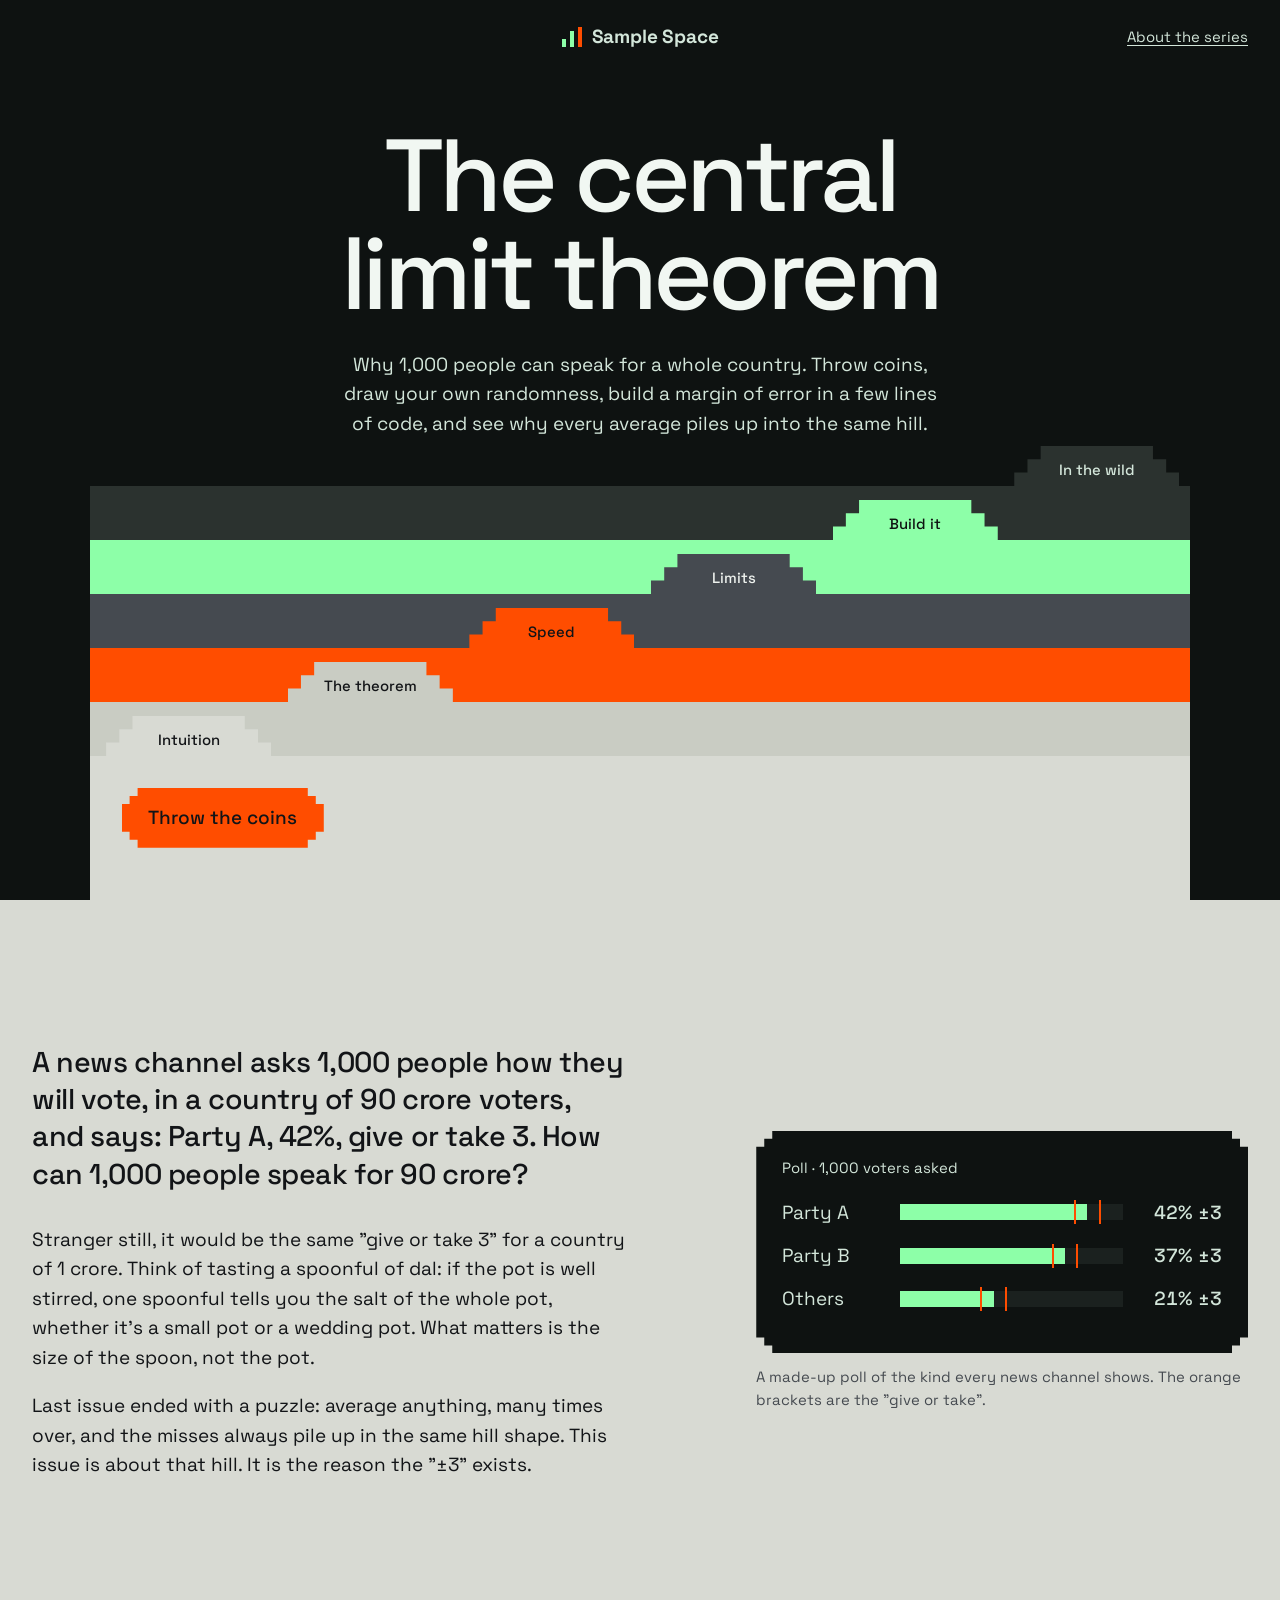
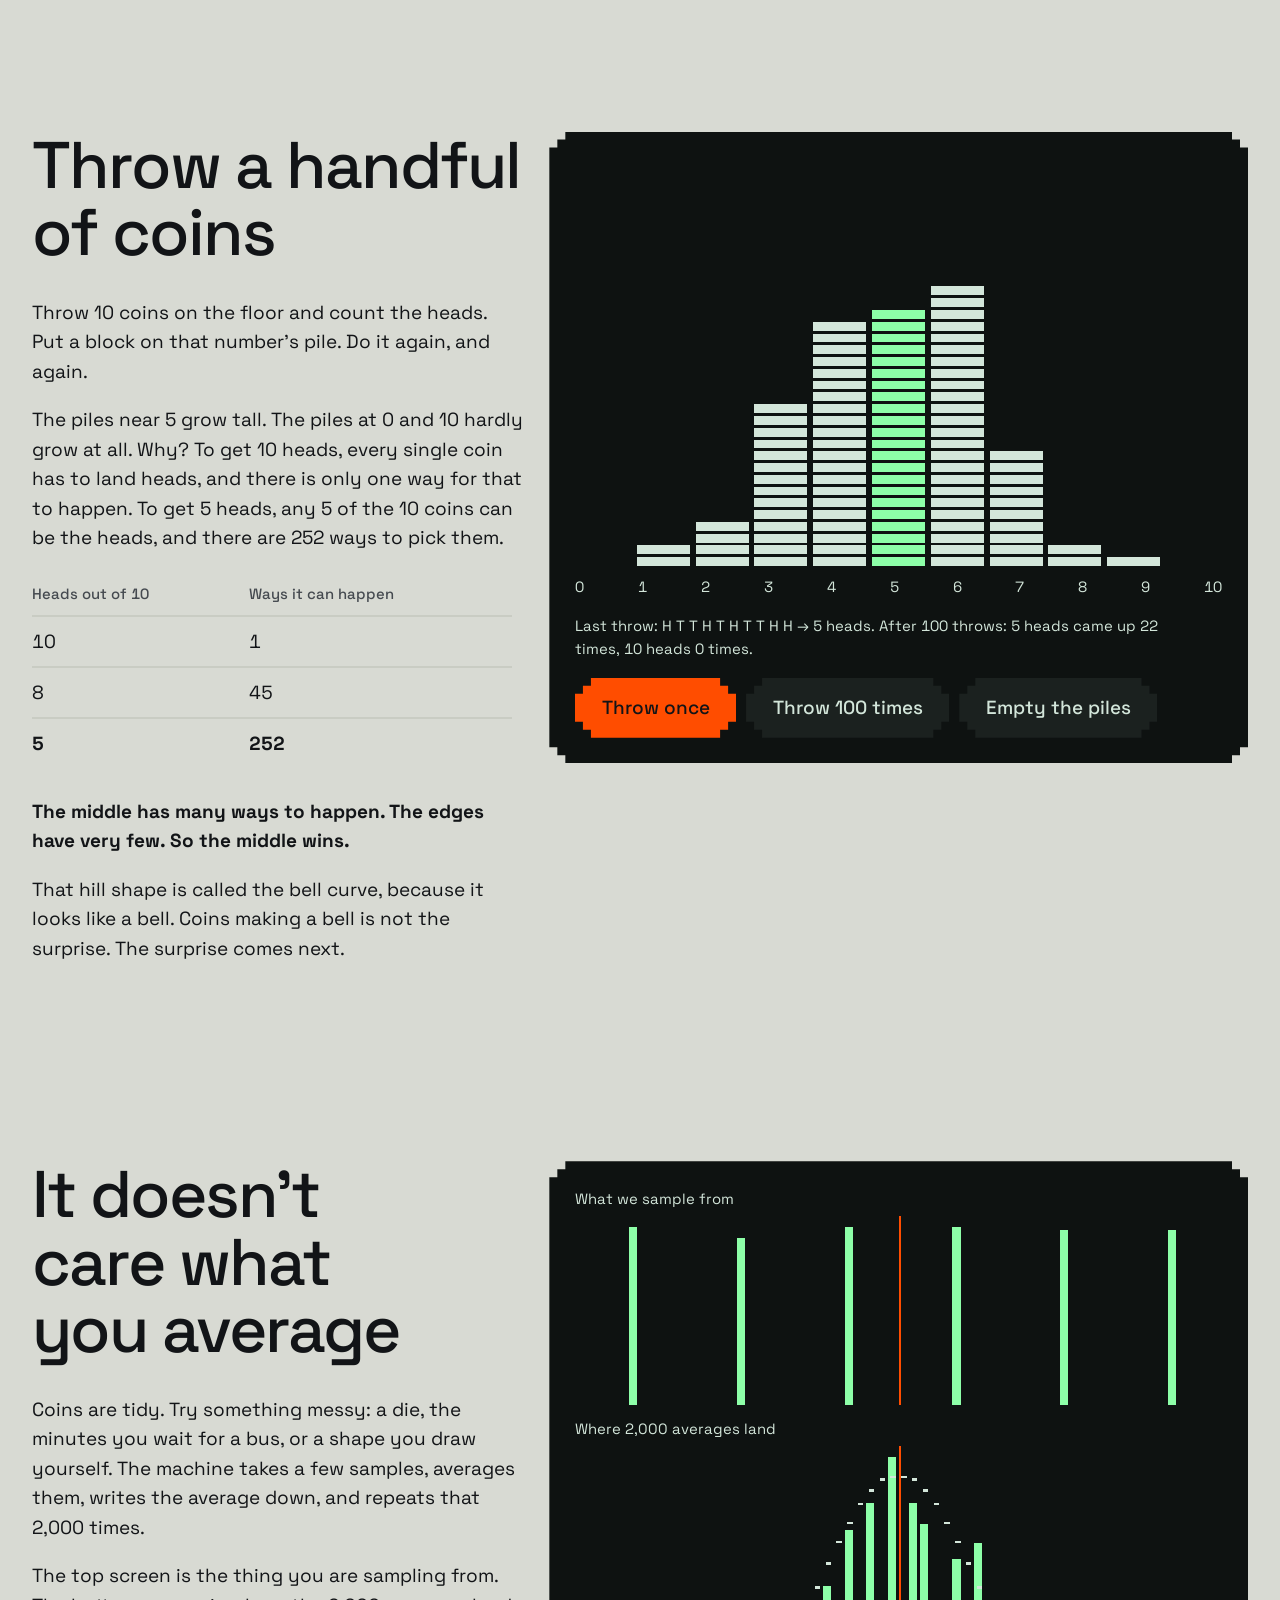
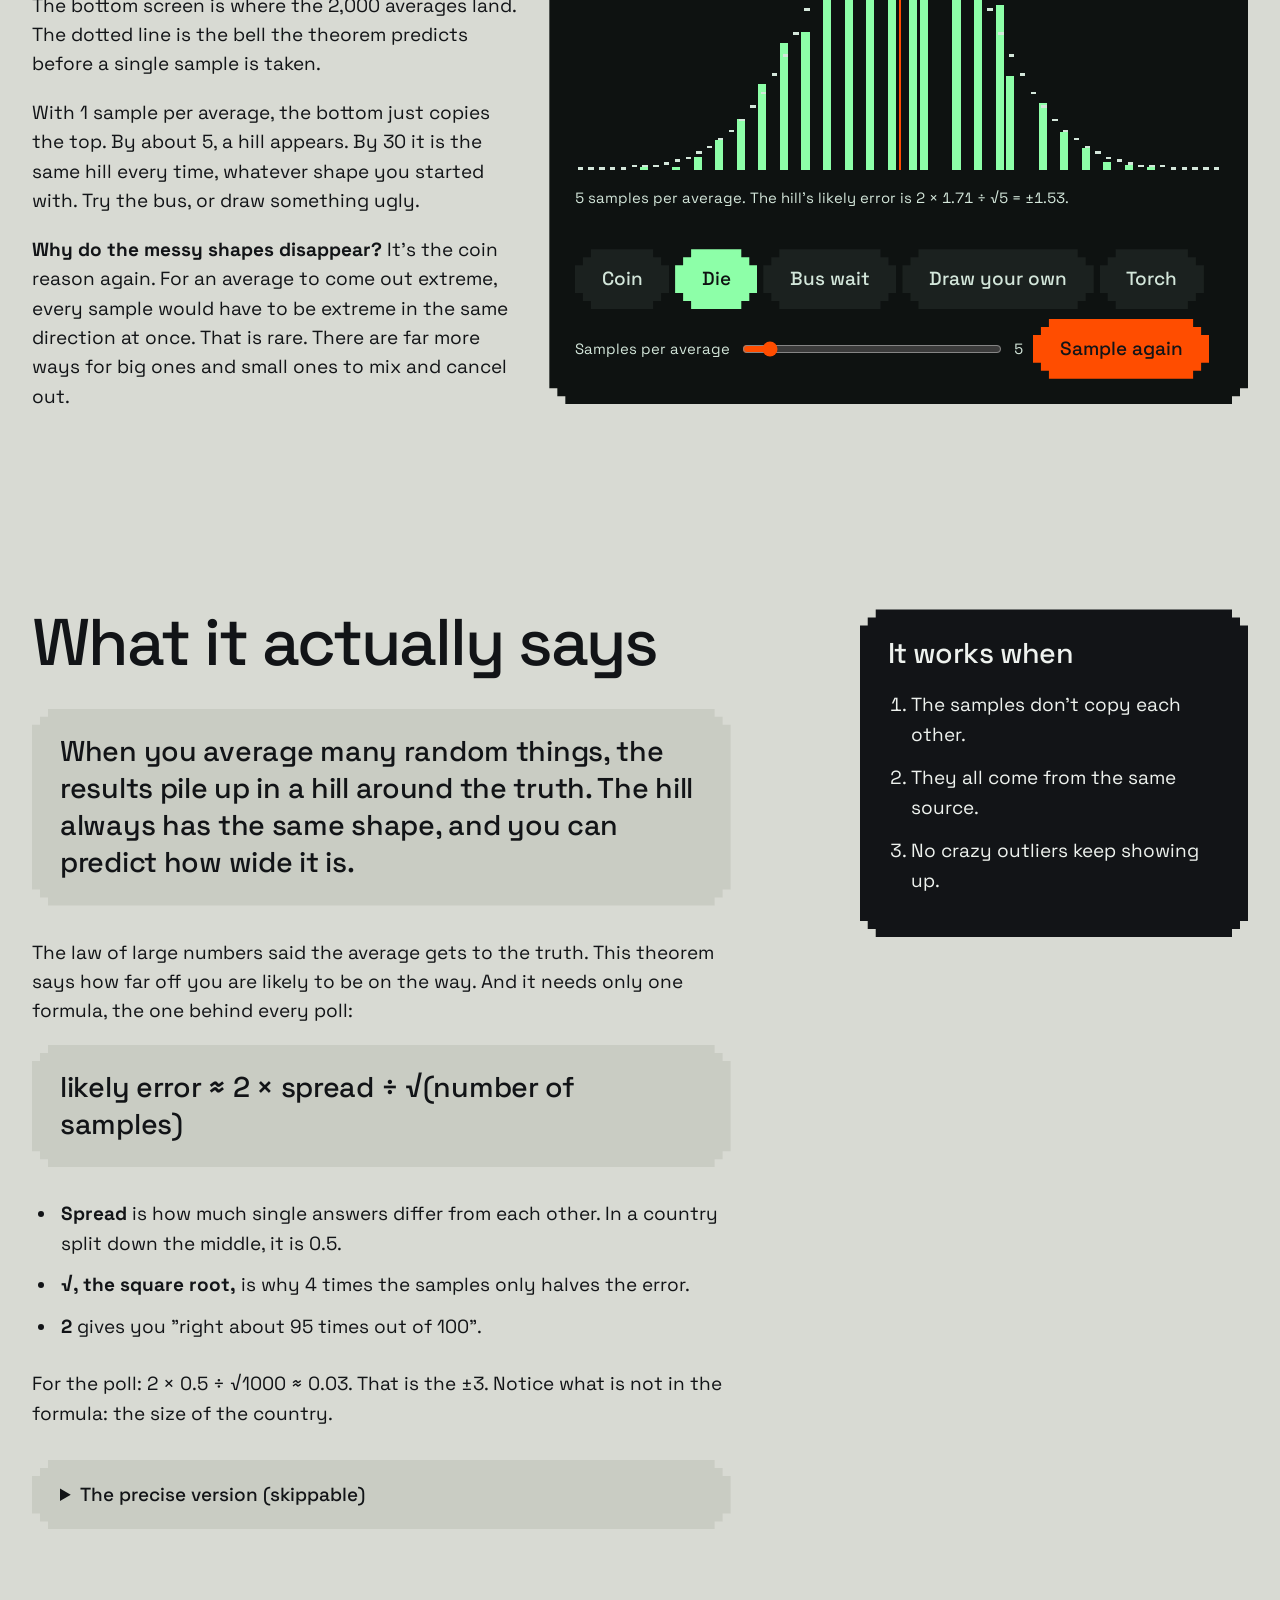
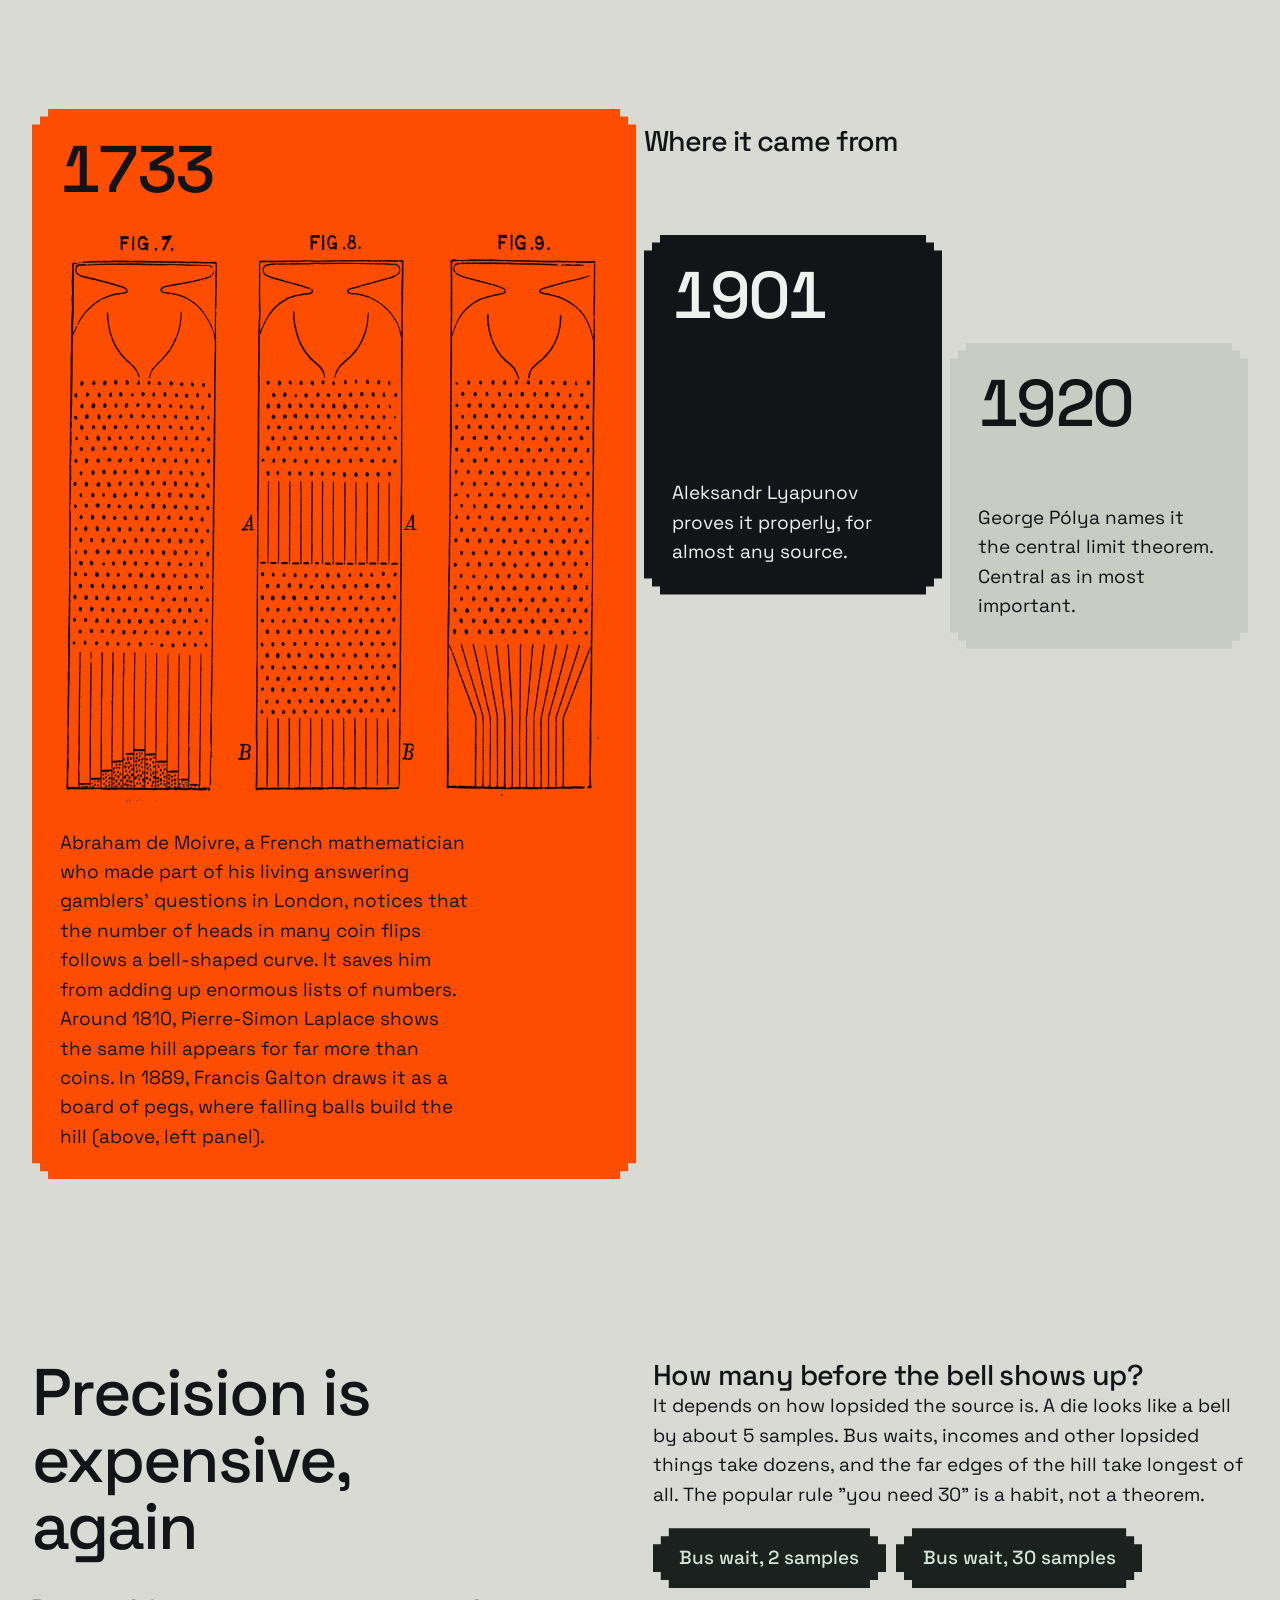
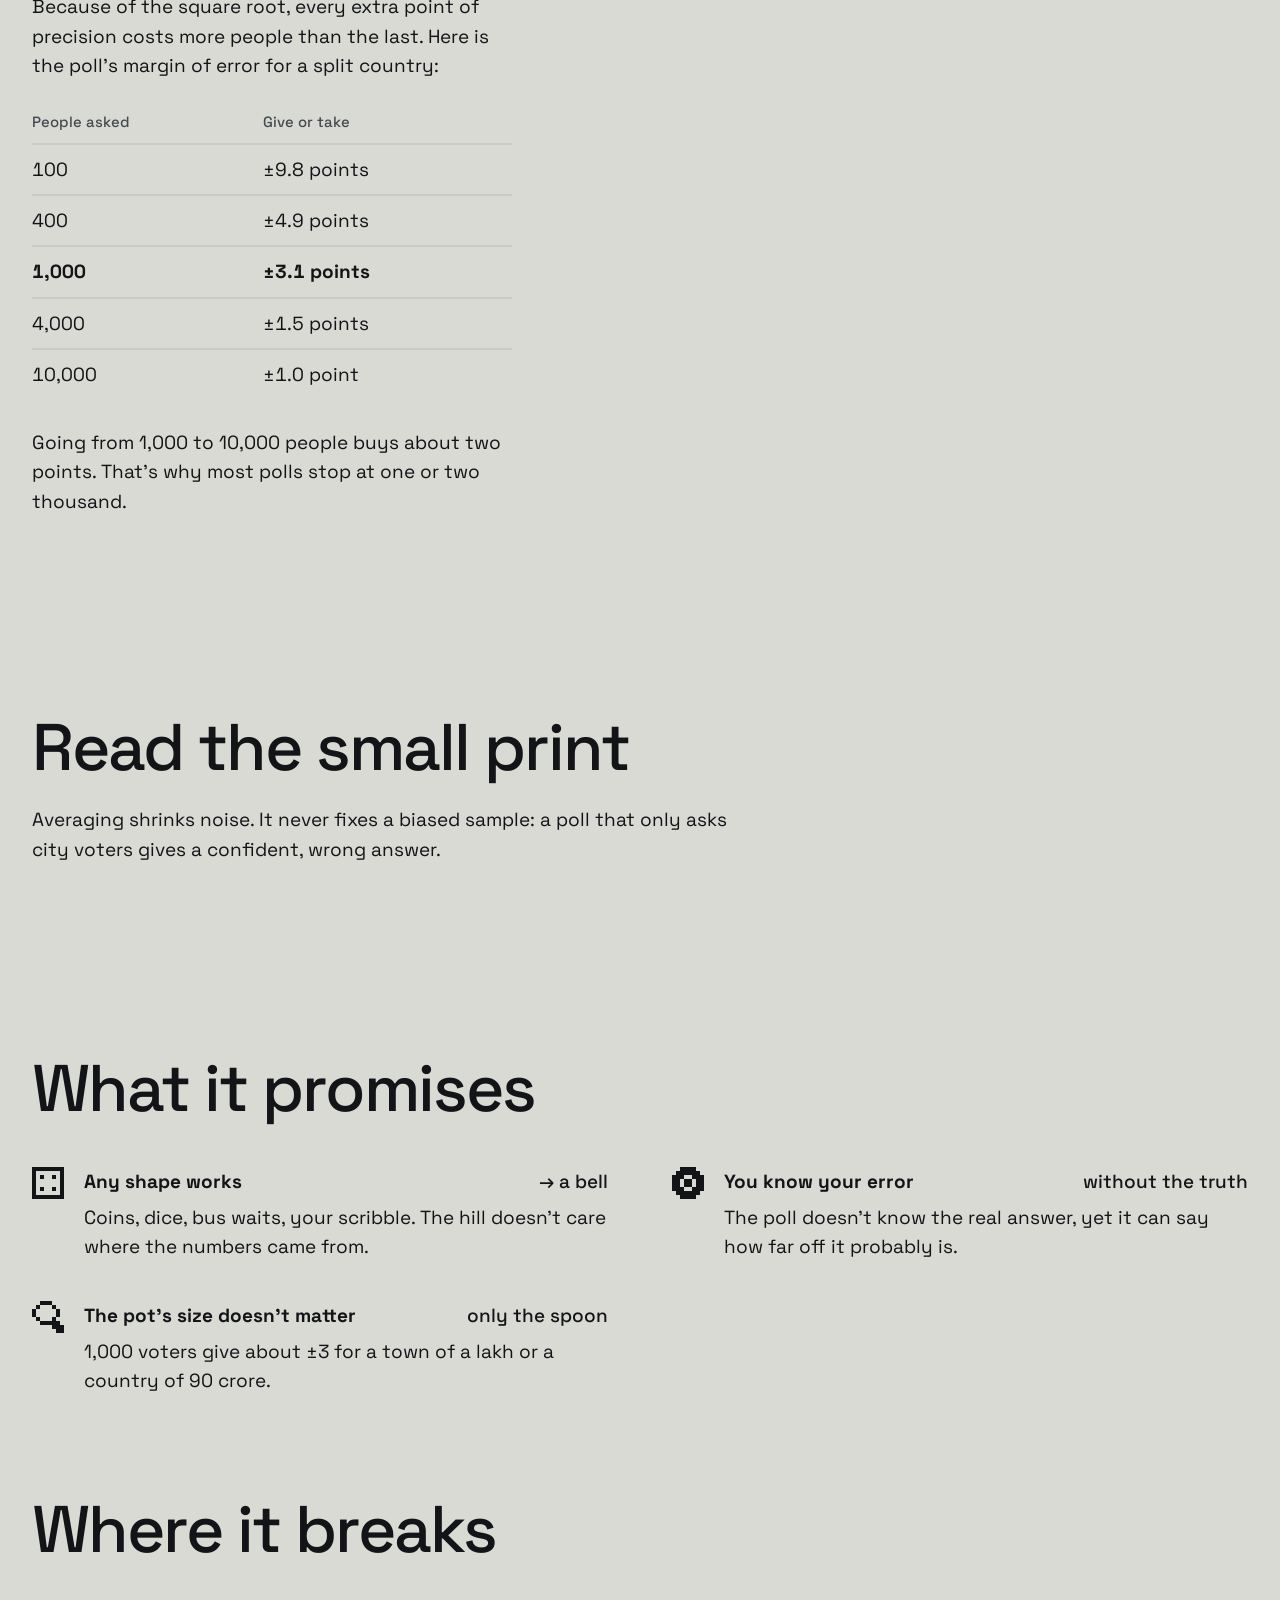
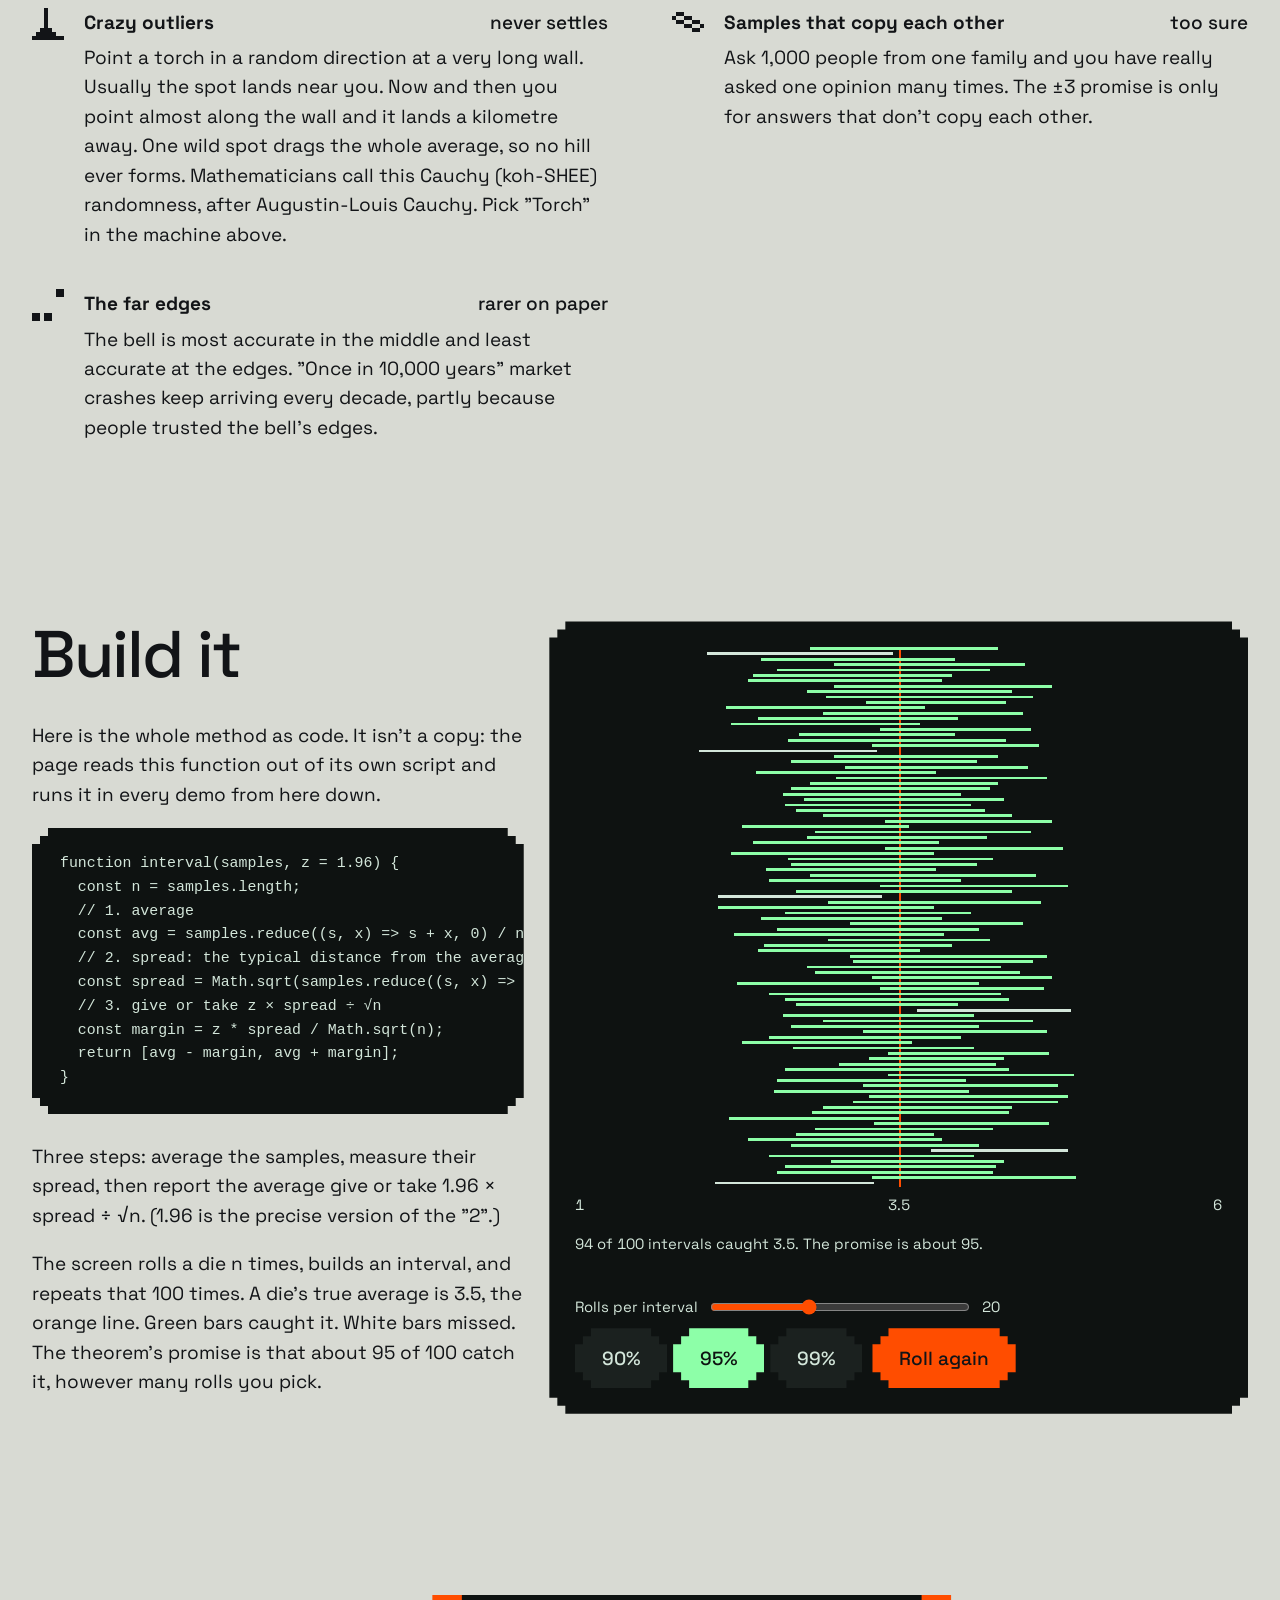
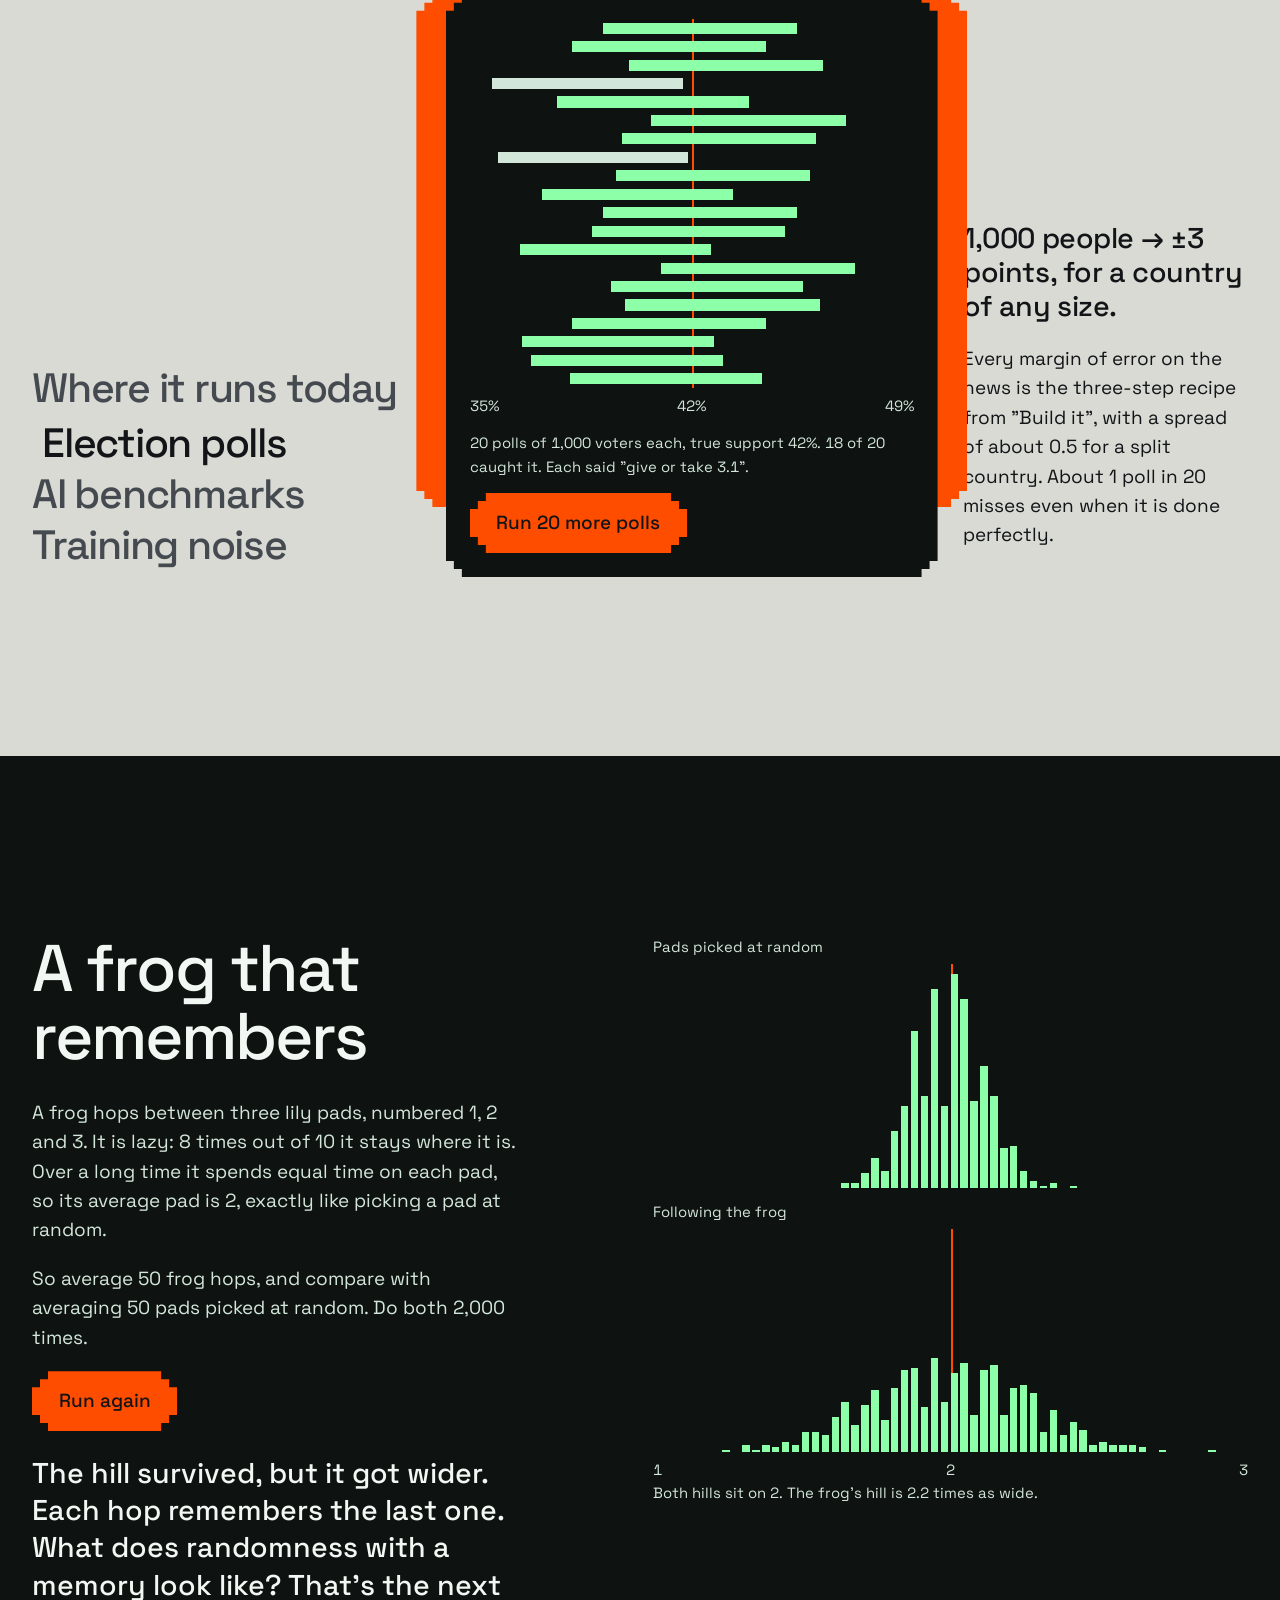
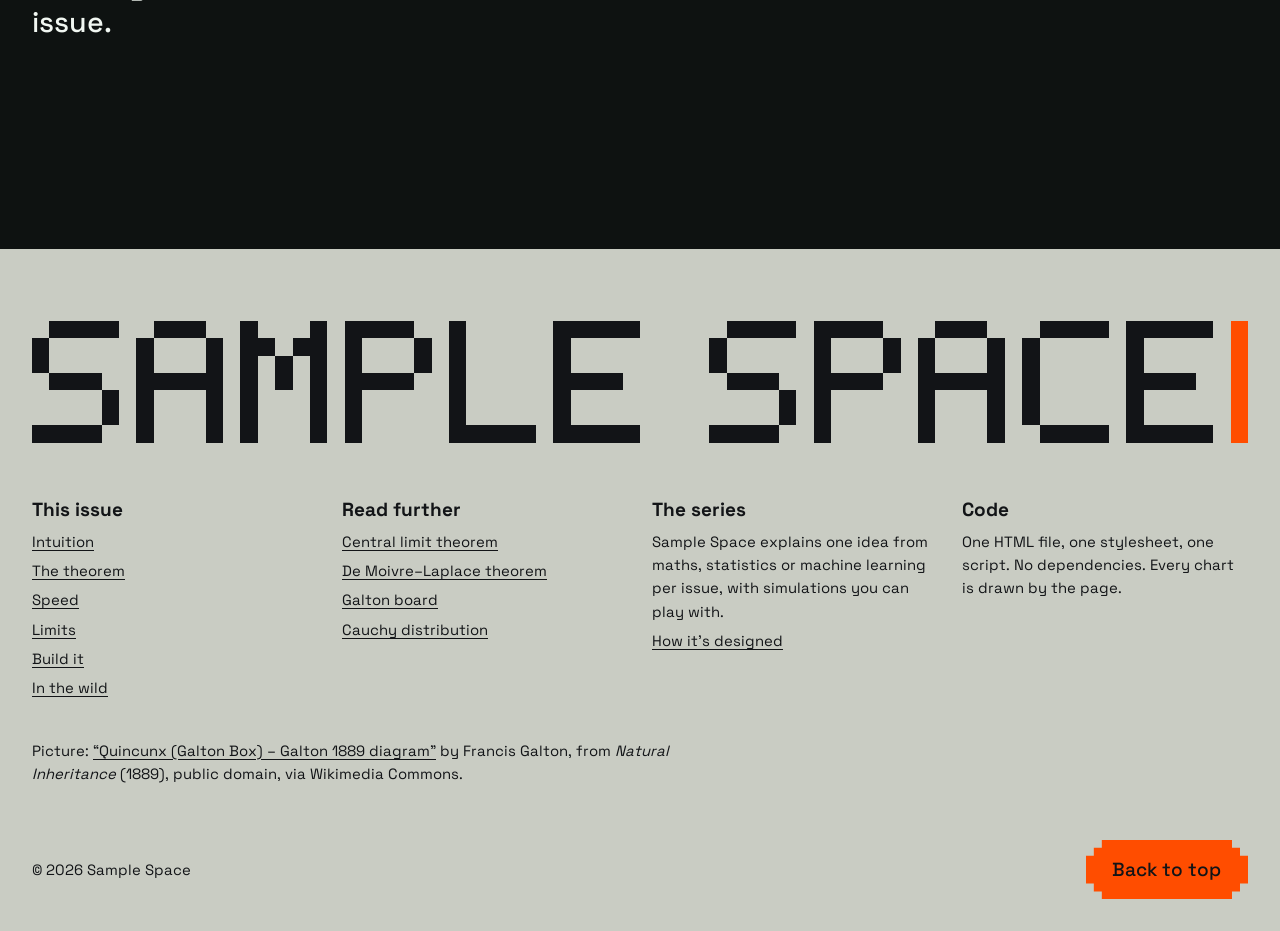
==== commit 6c2a1c9a: "Issue 2 card: Galton's 1889 quincunx drawing instead of the pixel bell Co-Authored-By: Claude Opus 5" ====
--- a/central-limit-theorem/index.html
+++ b/central-limit-theorem/index.html
@@ -84,7 +84,8 @@
   .tile { position: relative; padding: 28px; display: flex; flex-direction: column; justify-content: space-between; gap: 24px; clip-path: var(--px-cut); overflow: hidden; }
   .tile .fig { font-size: var(--step-head); font-weight: 500; letter-spacing: -0.04em; line-height: 1; }
   .tile p { margin: 0; max-width: 34ch; }
-  .t1 { grid-column: 1 / span 6; grid-row: 1 / span 2; min-height: 60vh; background: var(--accent); color: var(--ink); }
+  .t1 { grid-column: 1 / span 6; grid-row: 1 / span 2; min-height: 70vh; background: var(--accent); color: var(--ink); }
+  .t1 img { width: 100%; mix-blend-mode: multiply; filter: grayscale(1) contrast(1.2); }
   .t2 { grid-column: 7 / span 3; grid-row: 1; min-height: 40vh; margin-top: 14vh; background: var(--ink); color: #eef2ee; }
   .t3 { grid-column: 10 / span 3; grid-row: 1; min-height: 34vh; margin-top: 26vh; background: var(--surface); }
 
@@ -139,6 +140,7 @@
   .foot div { grid-column: span 3; }
   .foot h3 { font-size: var(--step-body); font-weight: 700; margin-bottom: 10px; letter-spacing: 0; }
   .foot ul { list-style: none; padding: 0; margin: 0; display: grid; gap: 6px; }
+  .foot .credits { grid-column: 1 / span 9; margin-top: 40px; max-width: 70ch; }
   .last-row { display: flex; justify-content: space-between; align-items: center; margin-top: 40px; font-size: var(--step-small); }
 
   @media (max-width: 900px) {
@@ -147,8 +149,7 @@
     .law-side { margin-top: 32px; }
     .tiles { grid-template-columns: 1fr 1fr; gap: 6px; }
     .tiles h2 { grid-column: 1 / -1; grid-row: 1; padding: 0 0 20px; }
-    .t1 { grid-column: 1 / -1; grid-row: 2; min-height: 0; }
-    .t2, .t3 { grid-column: span 1; grid-row: 3; min-height: 0; margin-top: 0; padding: 18px; }
+    .t1 { grid-column: 1 / -1; grid-row: 2; min-height: 0; }    .t2, .t3 { grid-column: span 1; grid-row: 3; min-height: 0; margin-top: 0; padding: 18px; }
     .items { grid-template-columns: 1fr; }
     .limits-intro { grid-column: 1 / -1; }
     .wild-list, .stage, .wild-fact { grid-column: 1 / -1; }
@@ -308,7 +309,8 @@
     <h2 id="history-h" class="rise">Where it came from</h2>
     <div class="tile t1 rise">
       <span class="fig num">1733</span>
-      <p>Abraham de Moivre, a French mathematician who made part of his living answering gamblers' questions in London, notices that the number of heads in many coin flips follows a bell-shaped curve. It saves him from adding up enormous lists of numbers. Around 1810, Pierre-Simon Laplace shows the same hill appears for far more than coins.</p>
+      <img src="assets/galton-quincunx.png" alt="Francis Galton's 1889 drawing of his quincunx: balls fall through rows of pegs and pile up in a hill" width="744" height="577" loading="lazy">
+      <p>Abraham de Moivre, a French mathematician who made part of his living answering gamblers' questions in London, notices that the number of heads in many coin flips follows a bell-shaped curve. It saves him from adding up enormous lists of numbers. Around 1810, Pierre-Simon Laplace shows the same hill appears for far more than coins. In 1889, Francis Galton draws it as a board of pegs, where falling balls build the hill (above, left panel).</p>
     </div>
     <div class="tile t2 rise">
       <span class="fig num">1901</span>
@@ -450,7 +452,8 @@
     <div><h3>This issue</h3><ul><li><a href="#toy">Intuition</a></li><li><a href="#law">The theorem</a></li><li><a href="#speed">Speed</a></li><li><a href="#limits">Limits</a></li><li><a href="#build">Build it</a></li><li><a href="#wild">In the wild</a></li></ul></div>
     <div><h3>Read further</h3><ul><li><a href="https://en.wikipedia.org/wiki/Central_limit_theorem">Central limit theorem</a></li><li><a href="https://en.wikipedia.org/wiki/De_Moivre%E2%80%93Laplace_theorem">De Moivre–Laplace theorem</a></li><li><a href="https://en.wikipedia.org/wiki/Galton_board">Galton board</a></li><li><a href="https://en.wikipedia.org/wiki/Cauchy_distribution">Cauchy distribution</a></li></ul></div>
     <div><h3>The series</h3><ul><li>Sample Space explains one idea from maths, statistics or machine learning per issue, with simulations you can play with.</li><li><a href="docs/THEME.md">How it's designed</a></li></ul></div>
-    <div><h3>Code</h3><ul><li>One HTML file, one stylesheet, one script. No dependencies. Every figure is drawn by the page.</li></ul></div>
+    <div><h3>Code</h3><ul><li>One HTML file, one stylesheet, one script. No dependencies. Every chart is drawn by the page.</li></ul></div>
+    <p class="credits">Picture: <a href="https://commons.wikimedia.org/wiki/File:Quincunx_(Galton_Box)_-_Galton_1889_diagram.png">“Quincunx (Galton Box) – Galton 1889 diagram”</a> by Francis Galton, from <i>Natural Inheritance</i> (1889), public domain, via Wikimedia Commons.</p>
   </div>
   <div class="last-row"><span>© 2026 Sample Space</span><a class="btn" href="#top">Back to top</a></div>
 </footer>
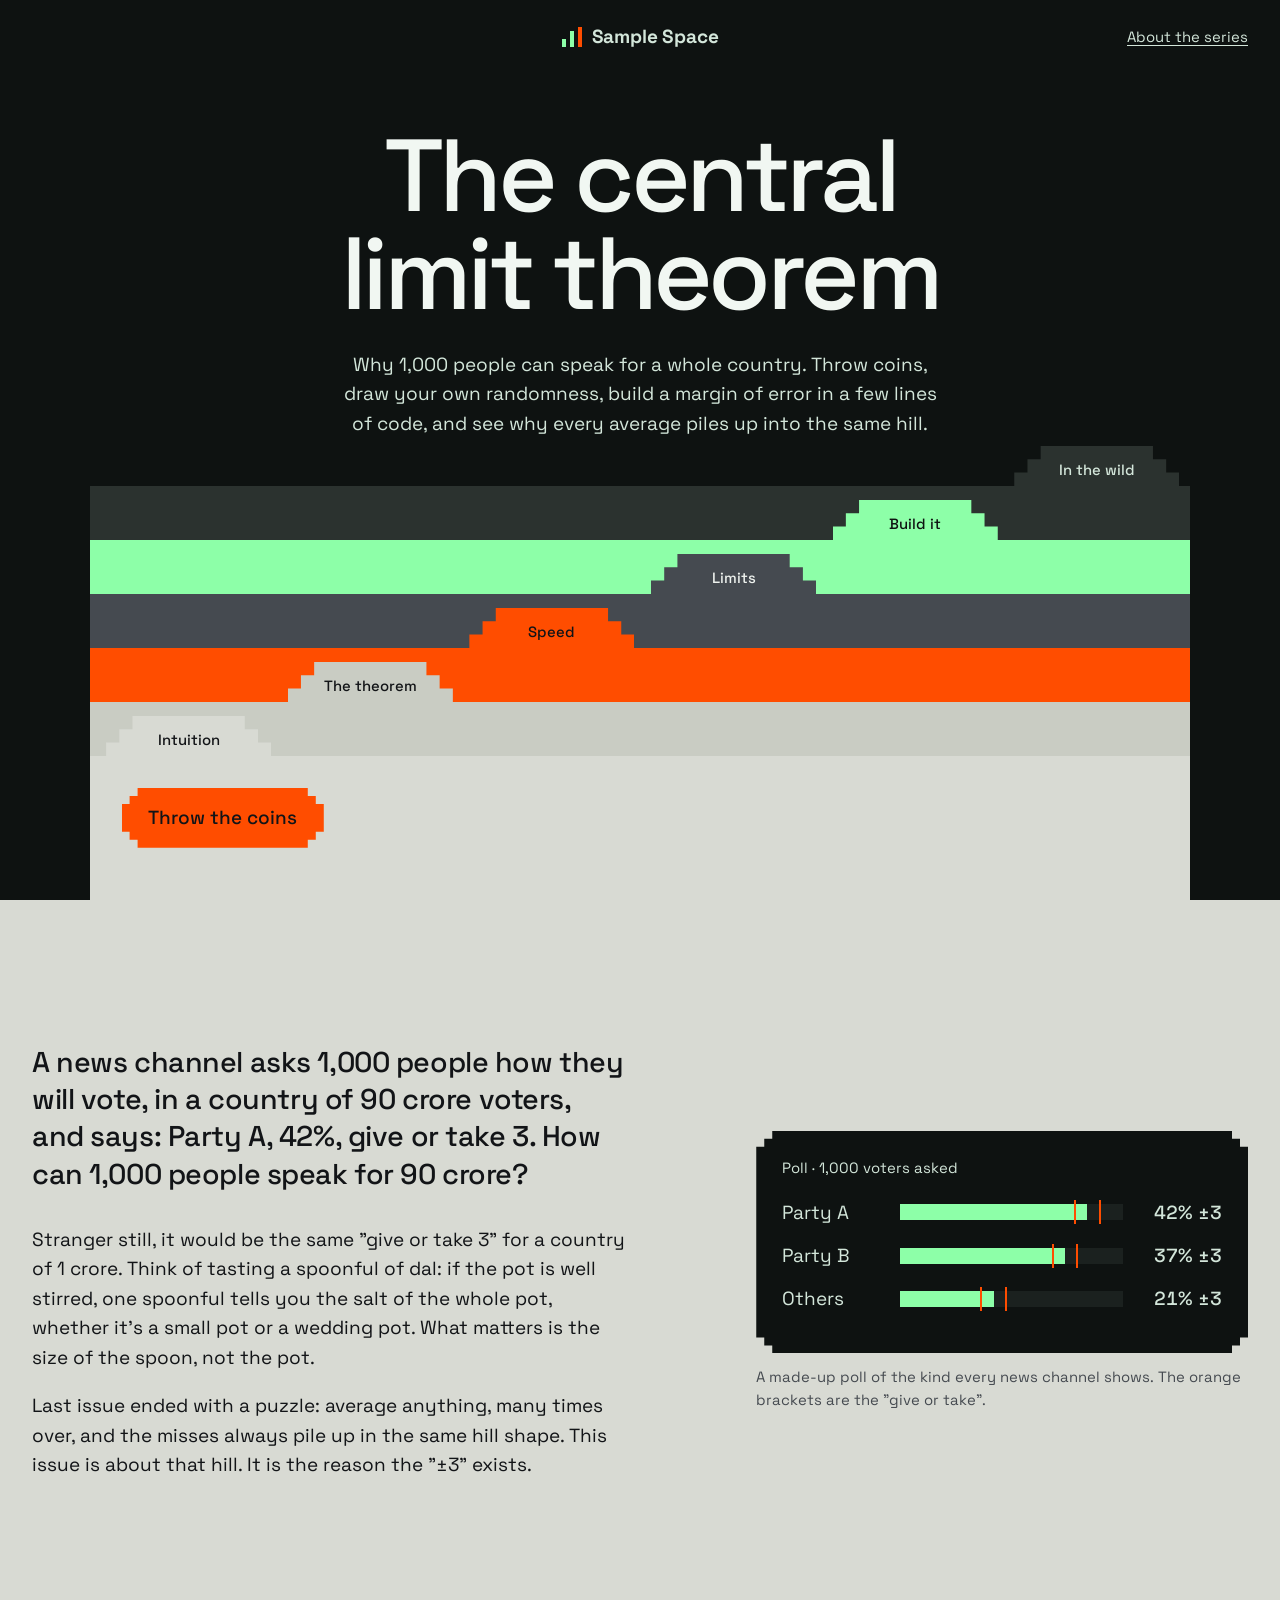
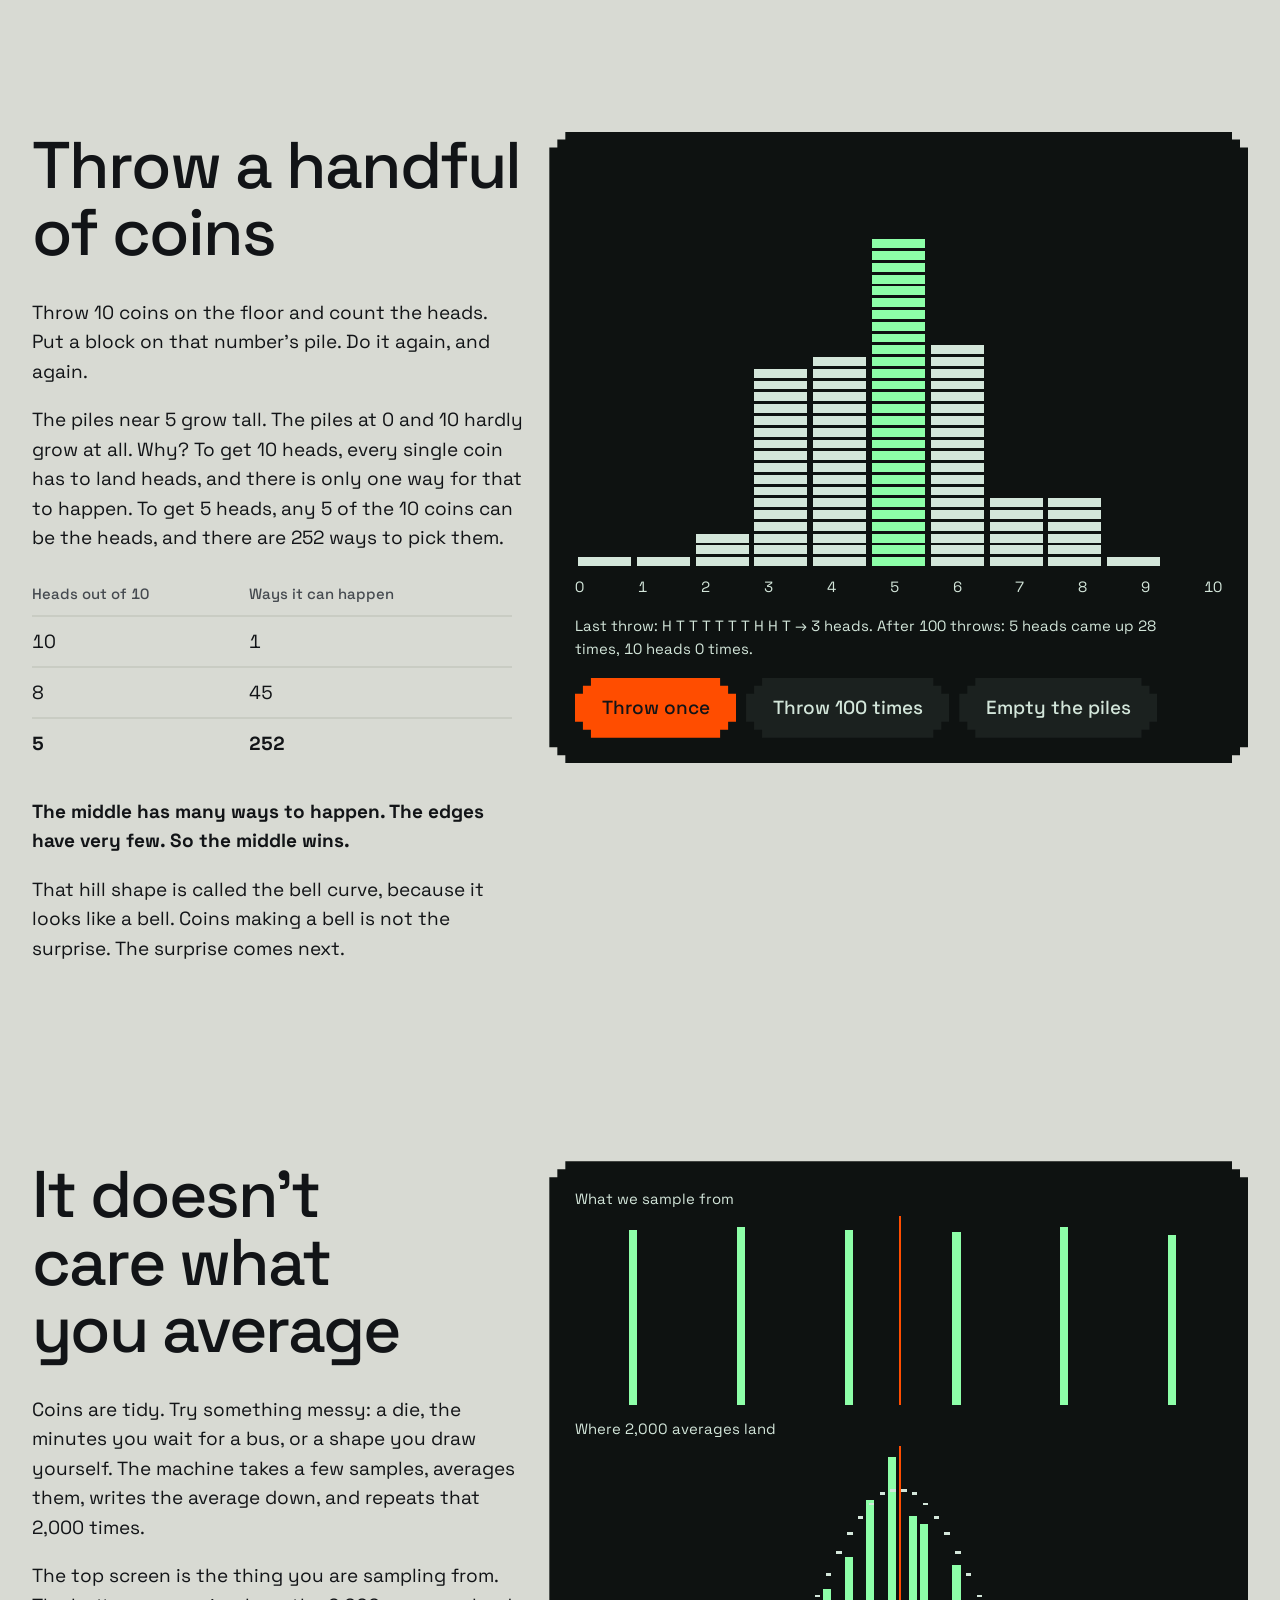
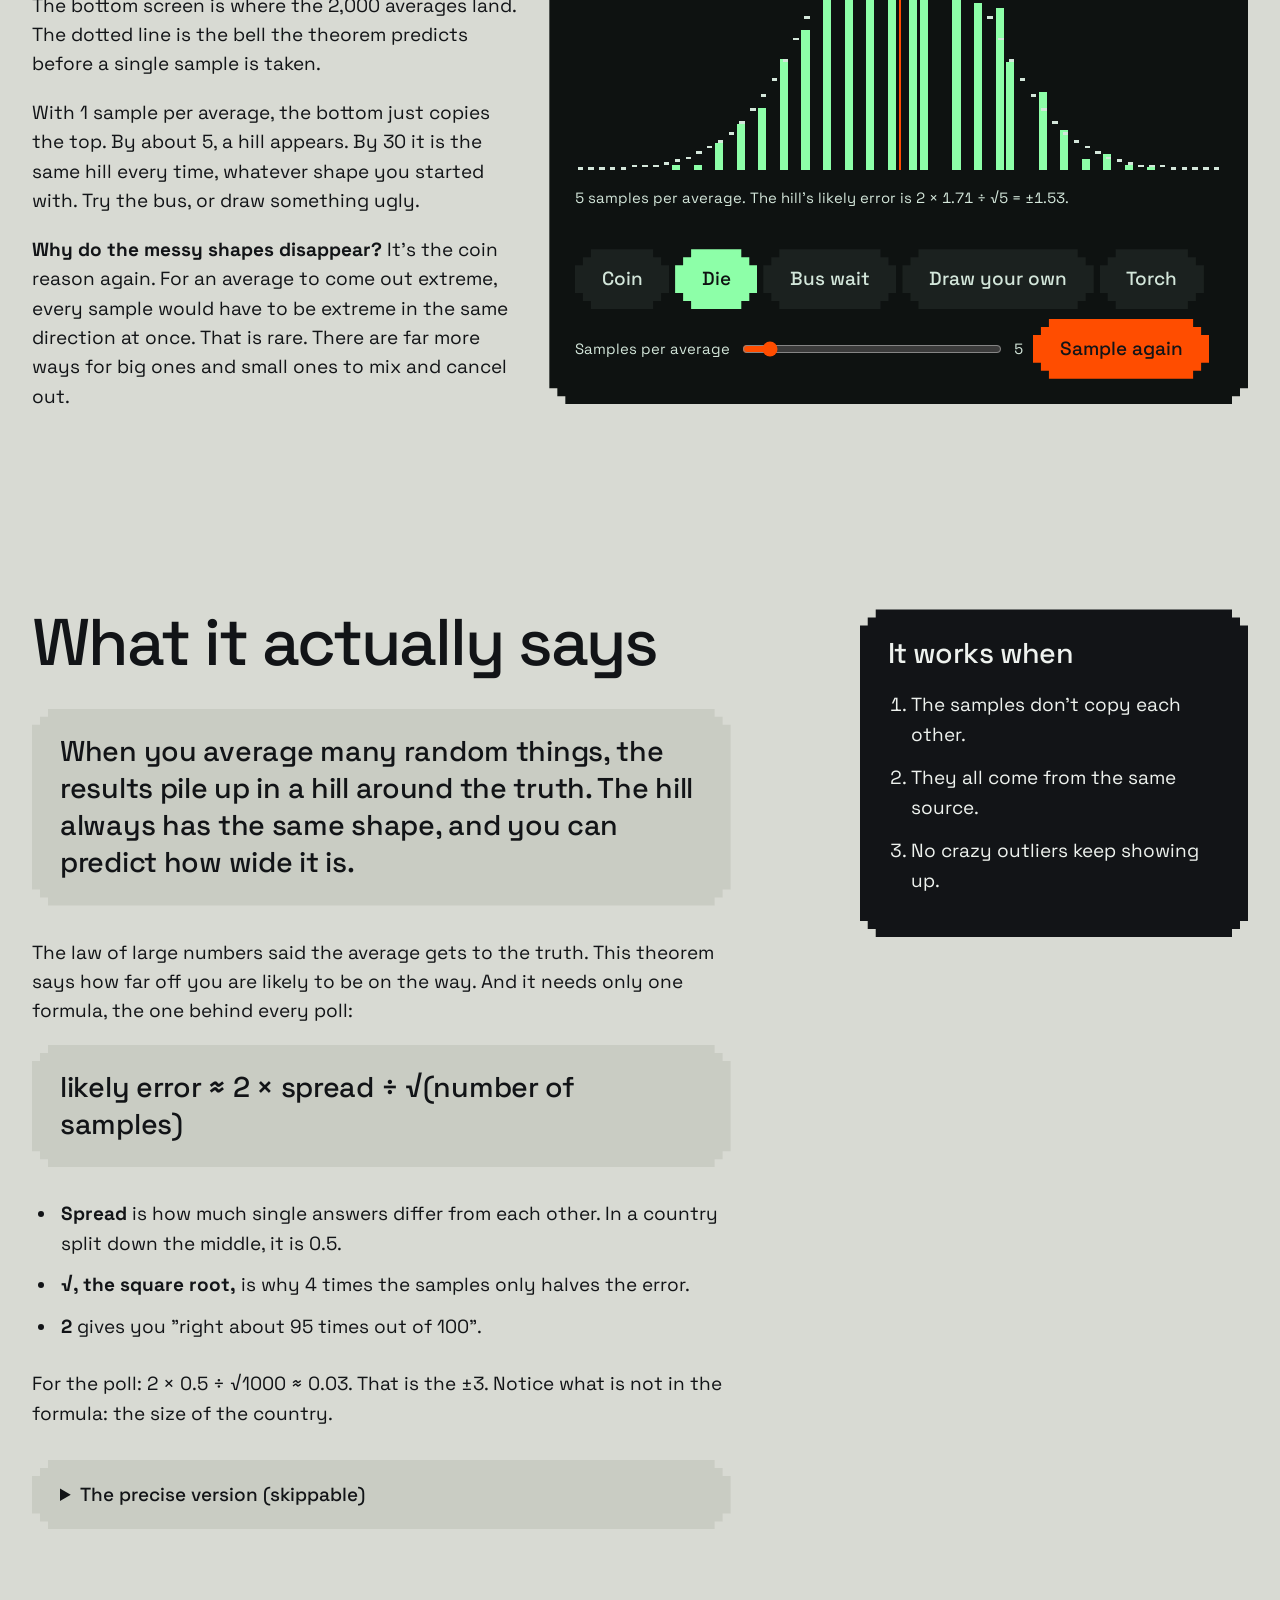
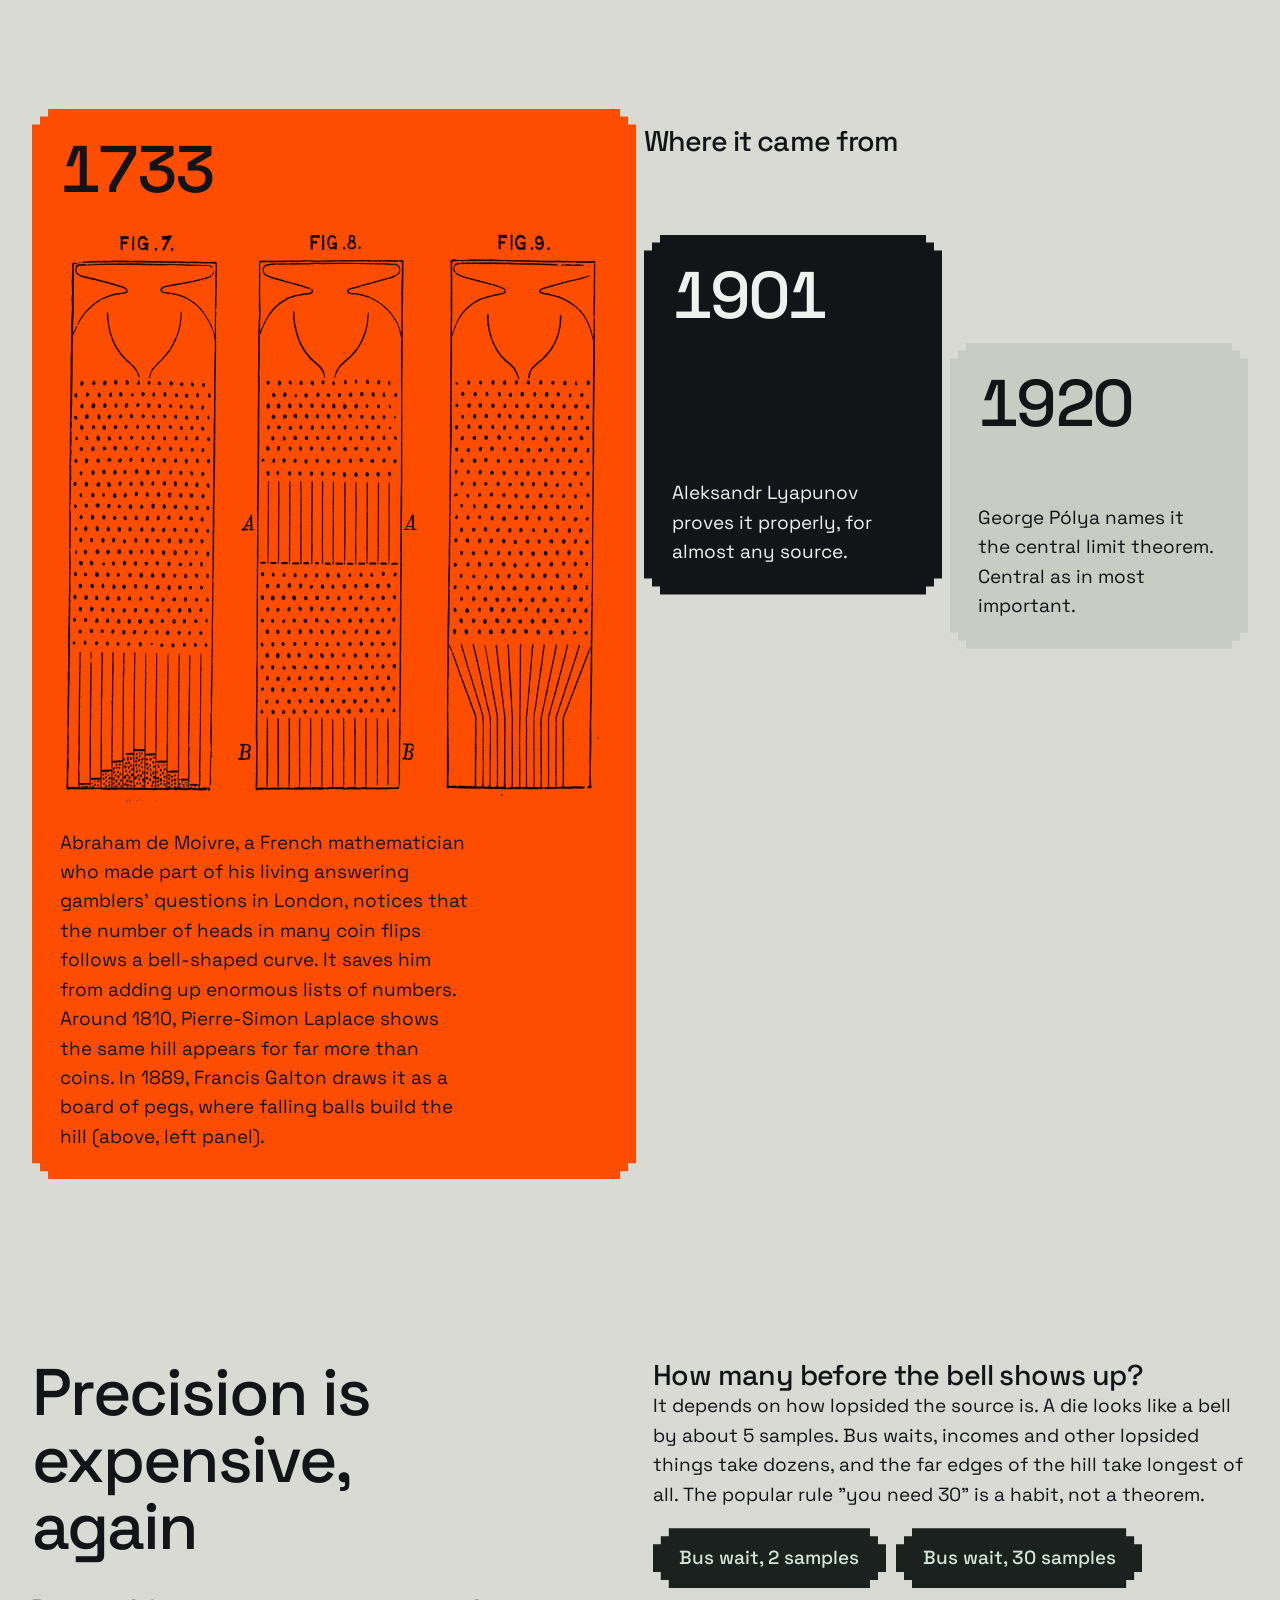
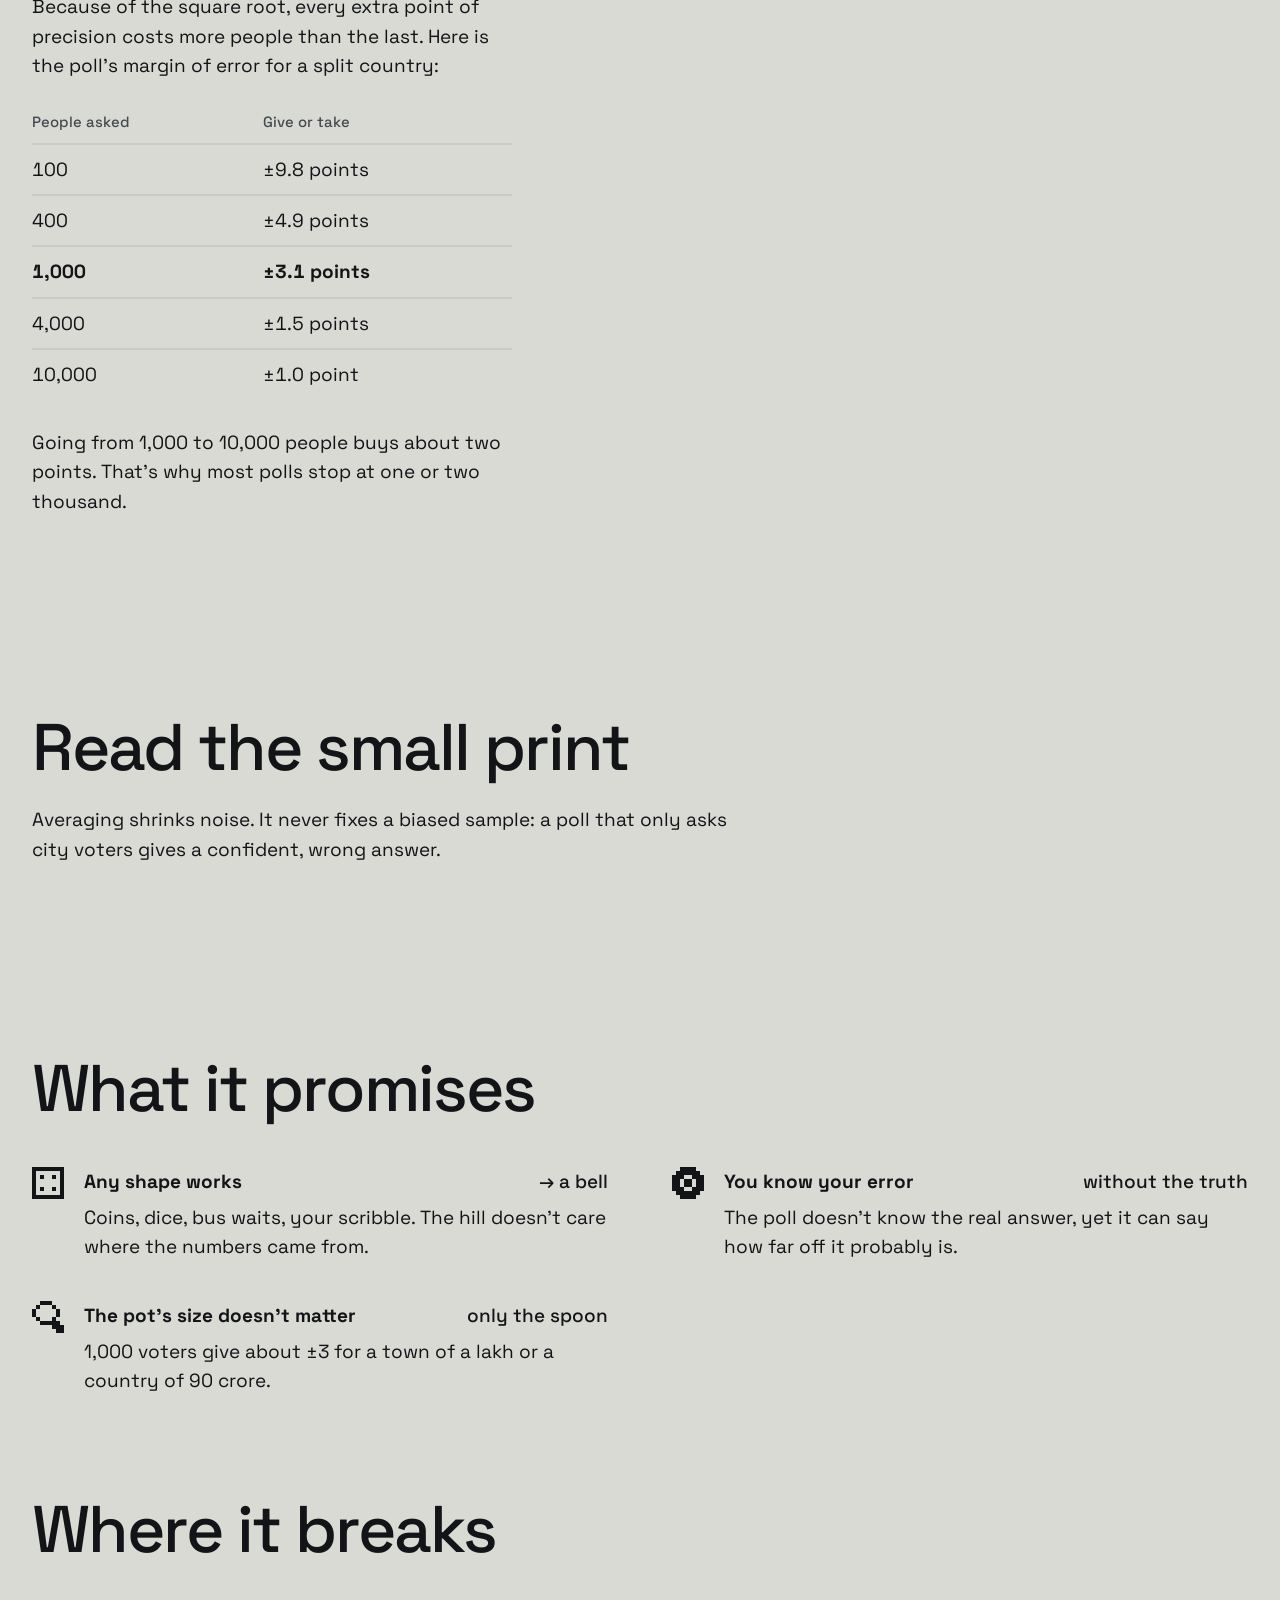
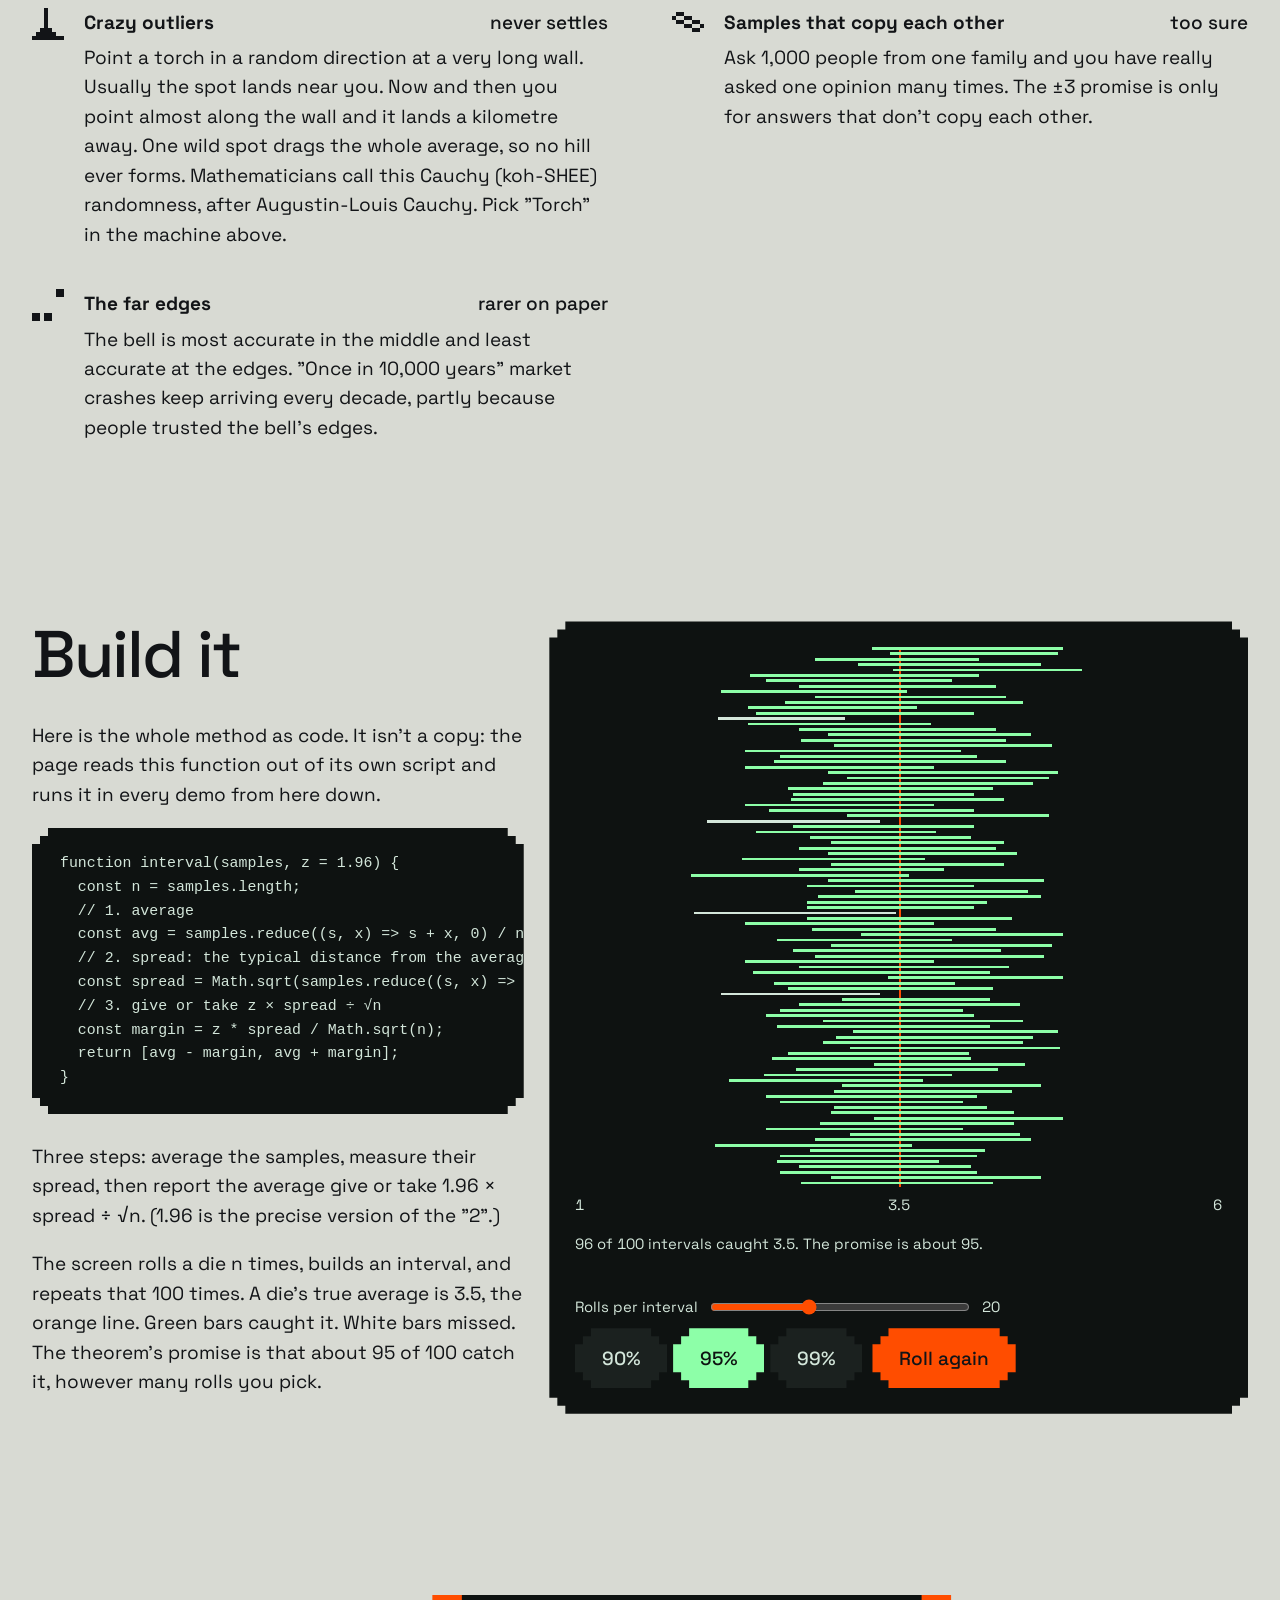
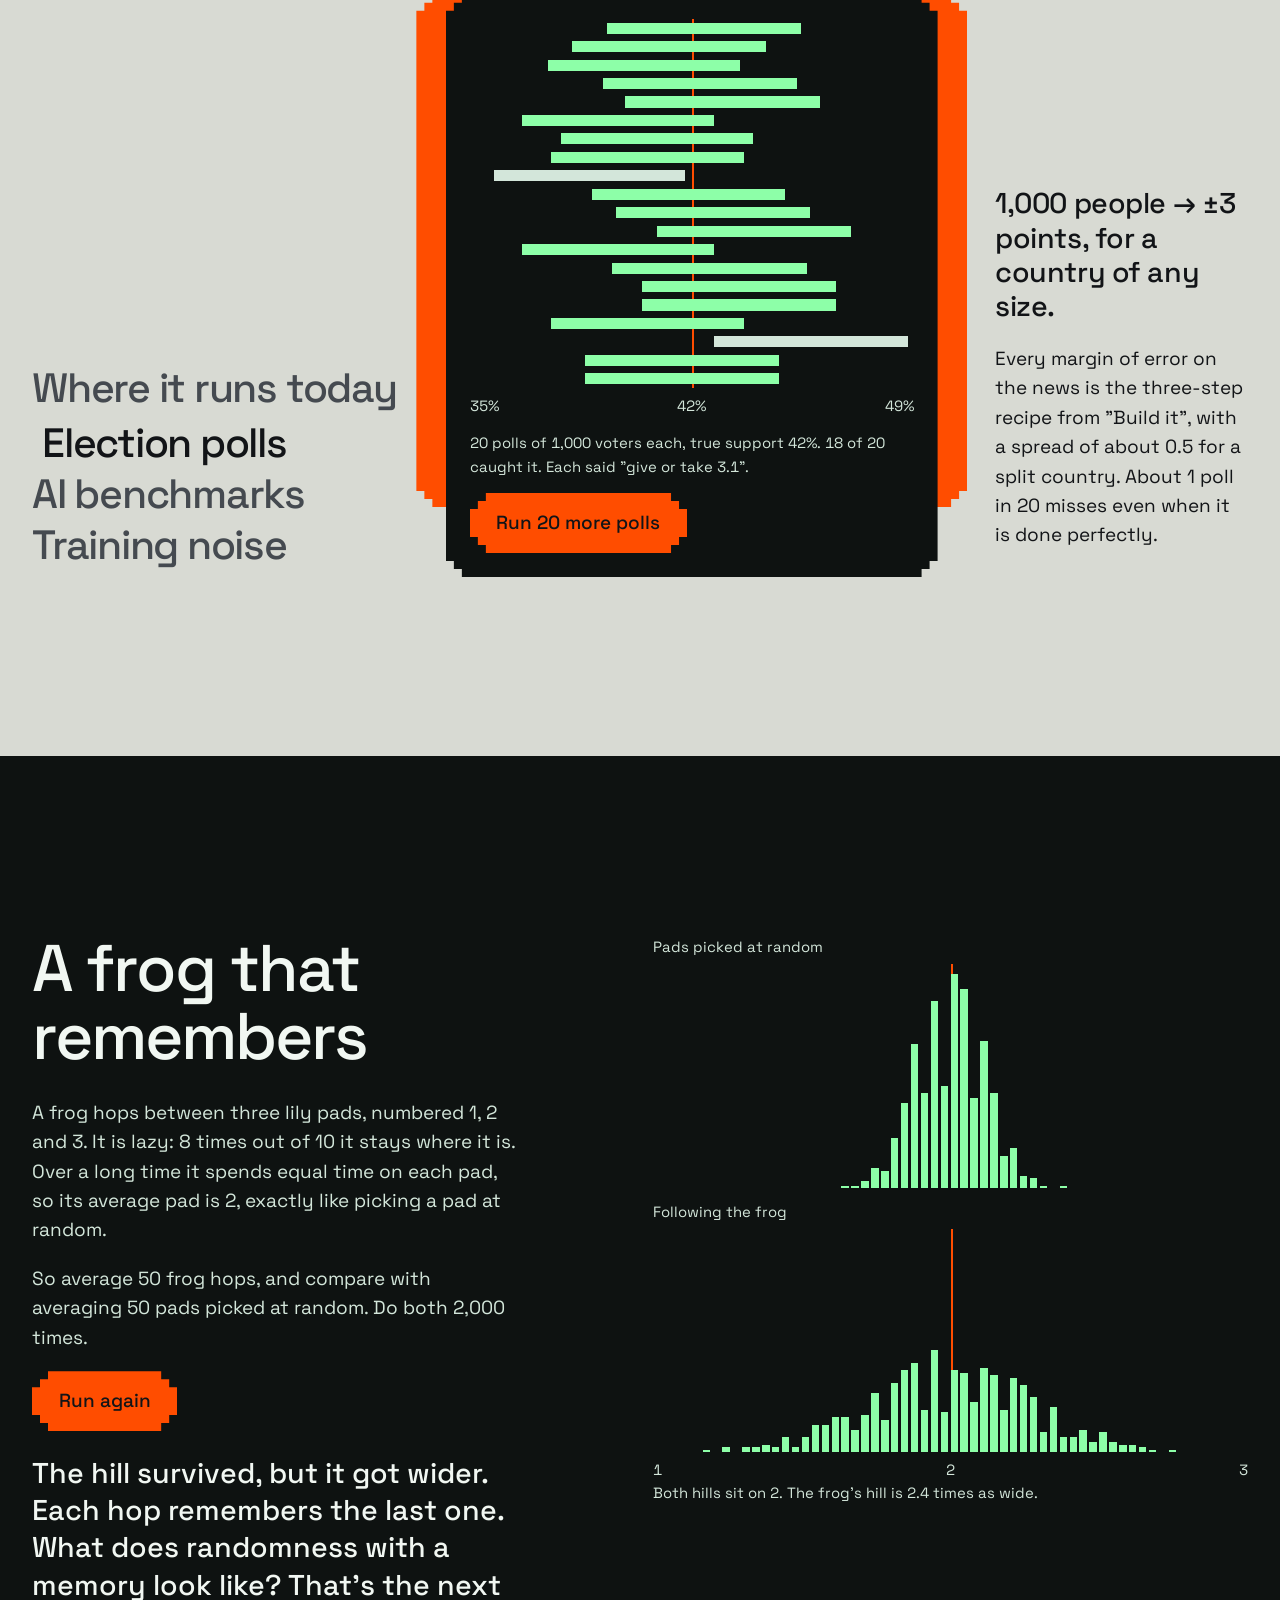
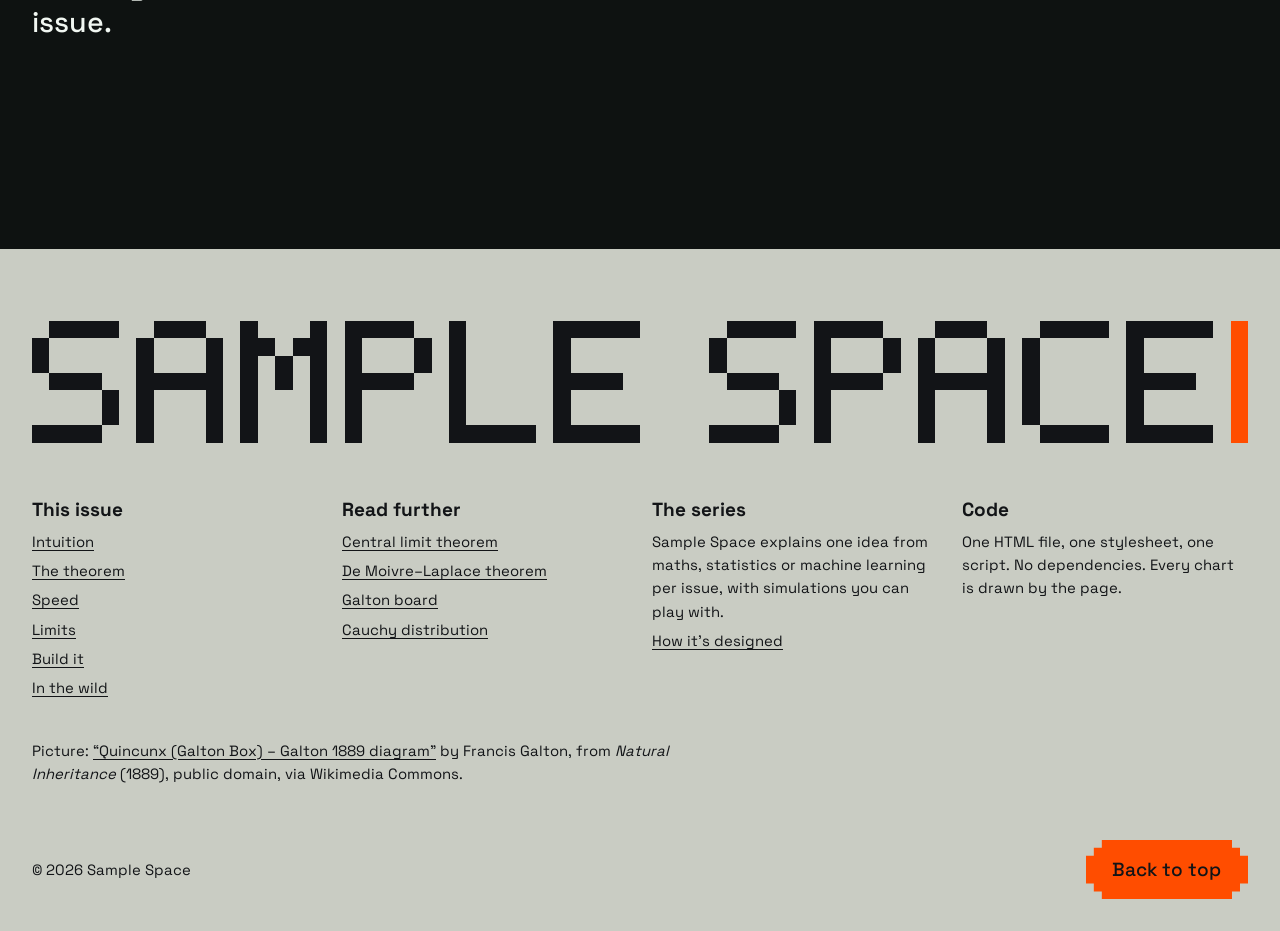
==== commit 501eba6f: "In the wild: keep the fact text clear of the orange block on wide screens (both issues) Co-Authored-" ====
--- a/central-limit-theorem/index.html
+++ b/central-limit-theorem/index.html
@@ -120,7 +120,8 @@
   .panel.on { display: block; animation: fade 240ms ease; }
   @keyframes fade { from { opacity: 0; } to { opacity: 1; } }
   .panel .readout { margin: 14px 0; min-height: 3.2em; }
-  .wild-fact { grid-column: 10 / -1; align-self: end; padding-bottom: 8px; }
+  /* the block overhangs the stage by 6%, which outgrows the column gap on wide screens; pad the text clear of it */
+  .wild-fact { grid-column: 10 / -1; align-self: end; padding-bottom: 8px; padding-left: 2.5vw; }
   .wild-fact .big { font-size: var(--step-lead); font-weight: 500; letter-spacing: -0.015em; line-height: 1.2; margin-bottom: 20px; }
   .wild-head { display: none; grid-column: 1 / -1; margin-bottom: 24px; }
 
@@ -160,7 +161,7 @@
     .wild-list h2 { display: none; }
     .wild-list button { white-space: nowrap; font-size: 1.5rem; }
     .wild-list button[aria-pressed="true"] { transform: none; }
-    .wild-fact { margin-top: 24px; }
+    .wild-fact { margin-top: 24px; padding-left: 0; }
     .next h2, .next .lead, .next .hist, .next .last { grid-column: 1 / -1; grid-row: auto; }
     .next .hist { margin: 24px 0; }
     .foot div { grid-column: span 6; margin-bottom: 24px; }
